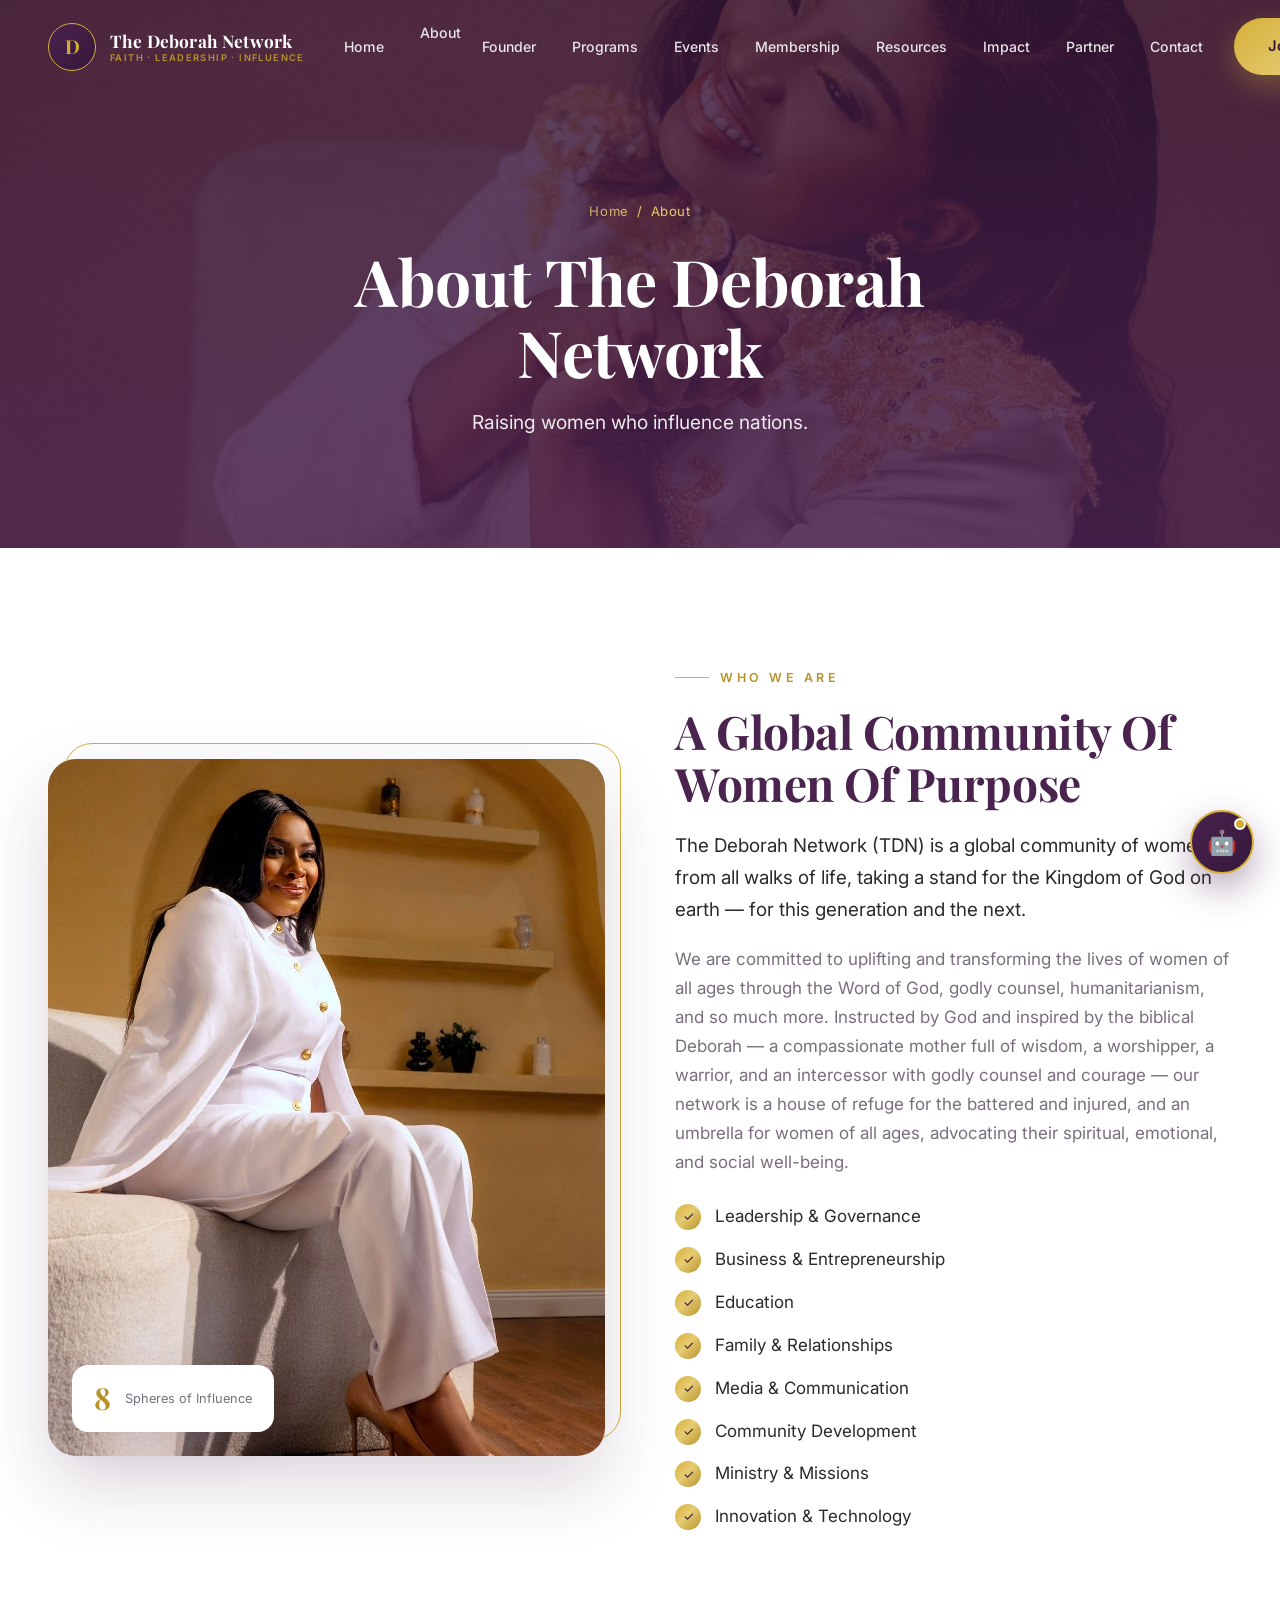
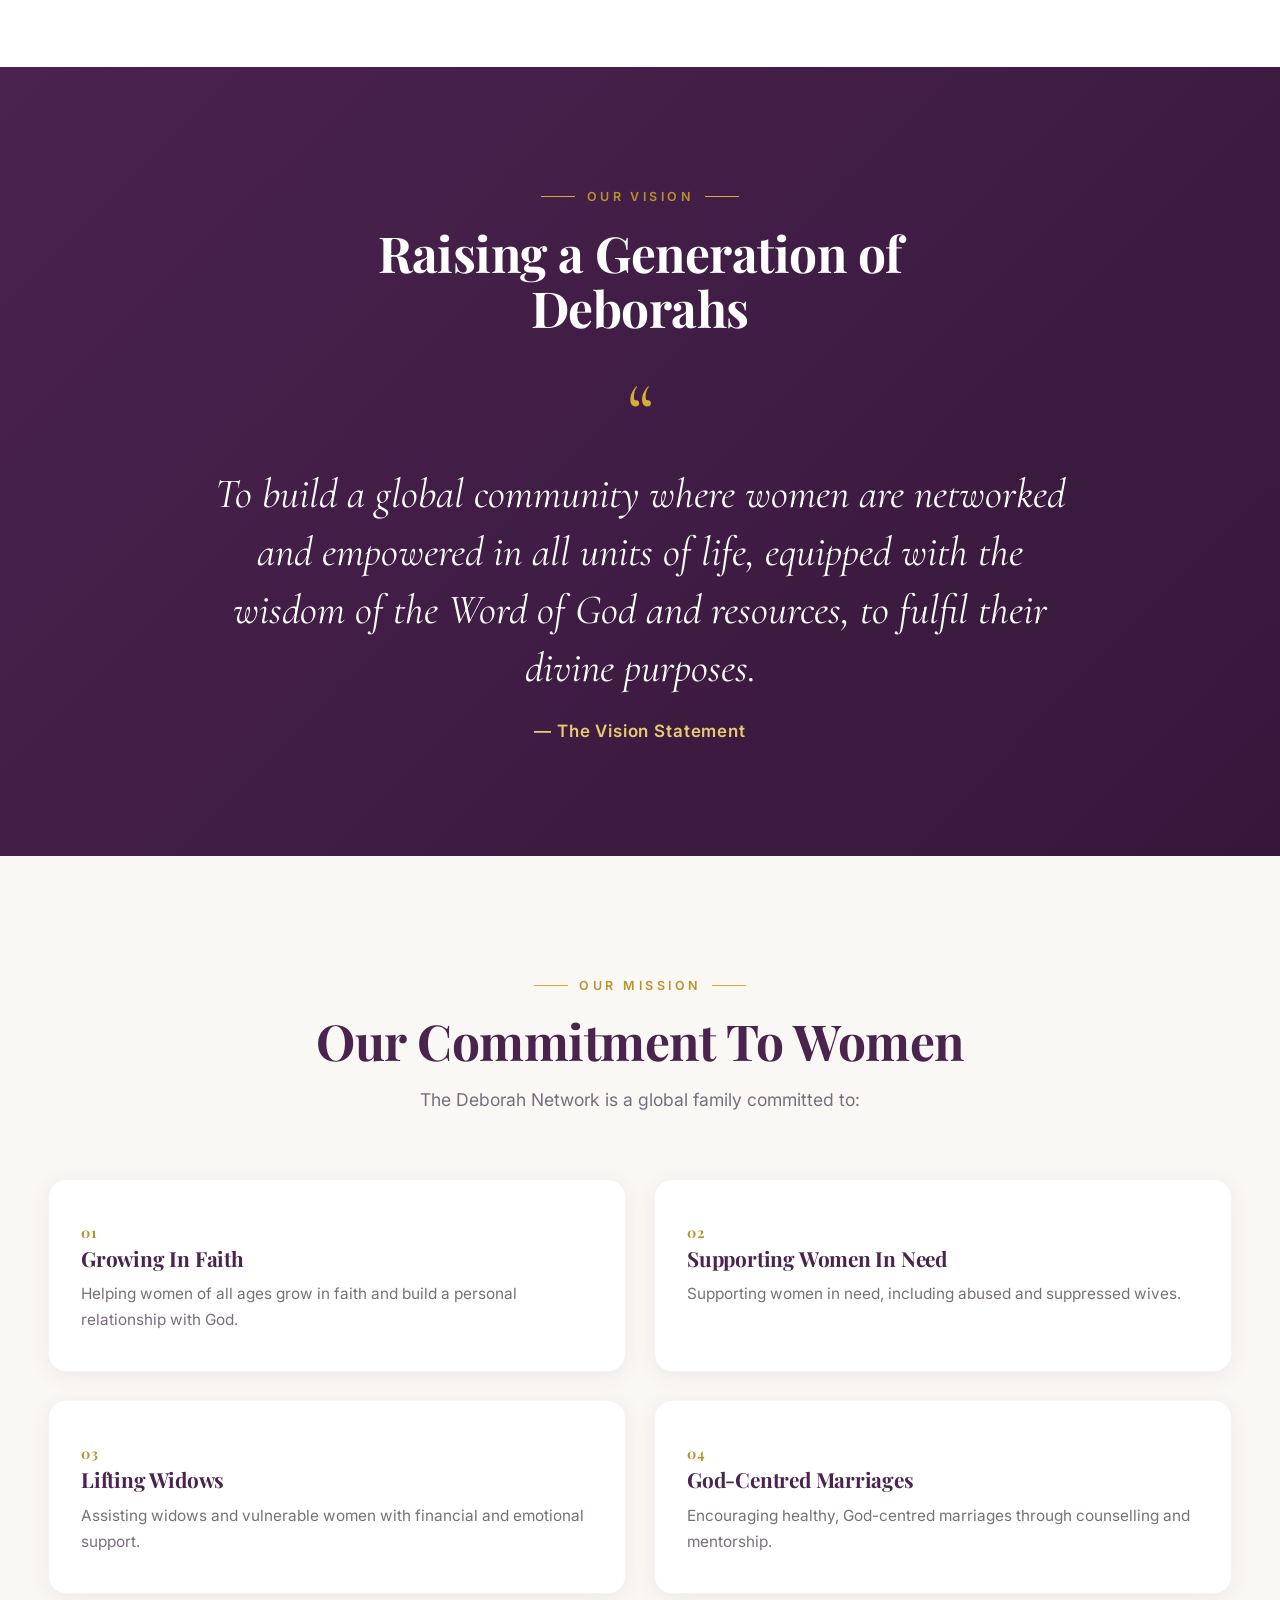
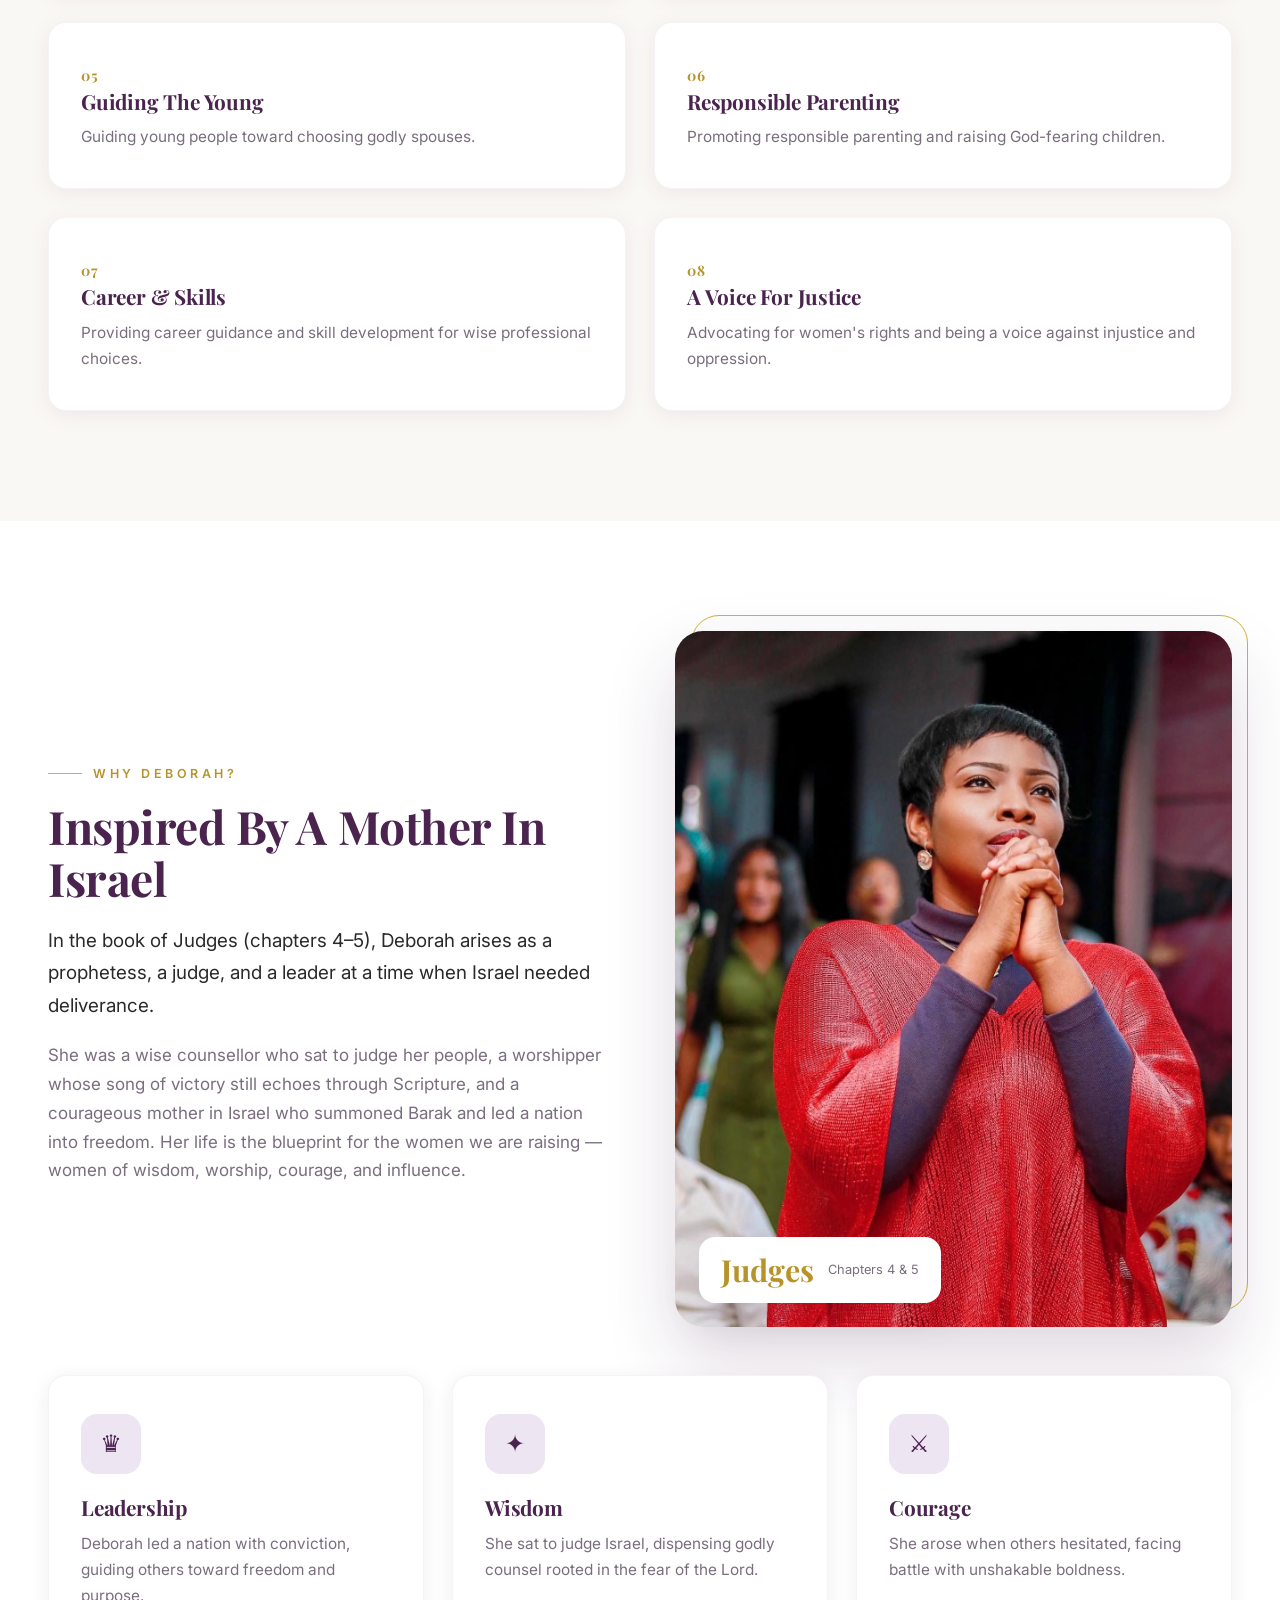
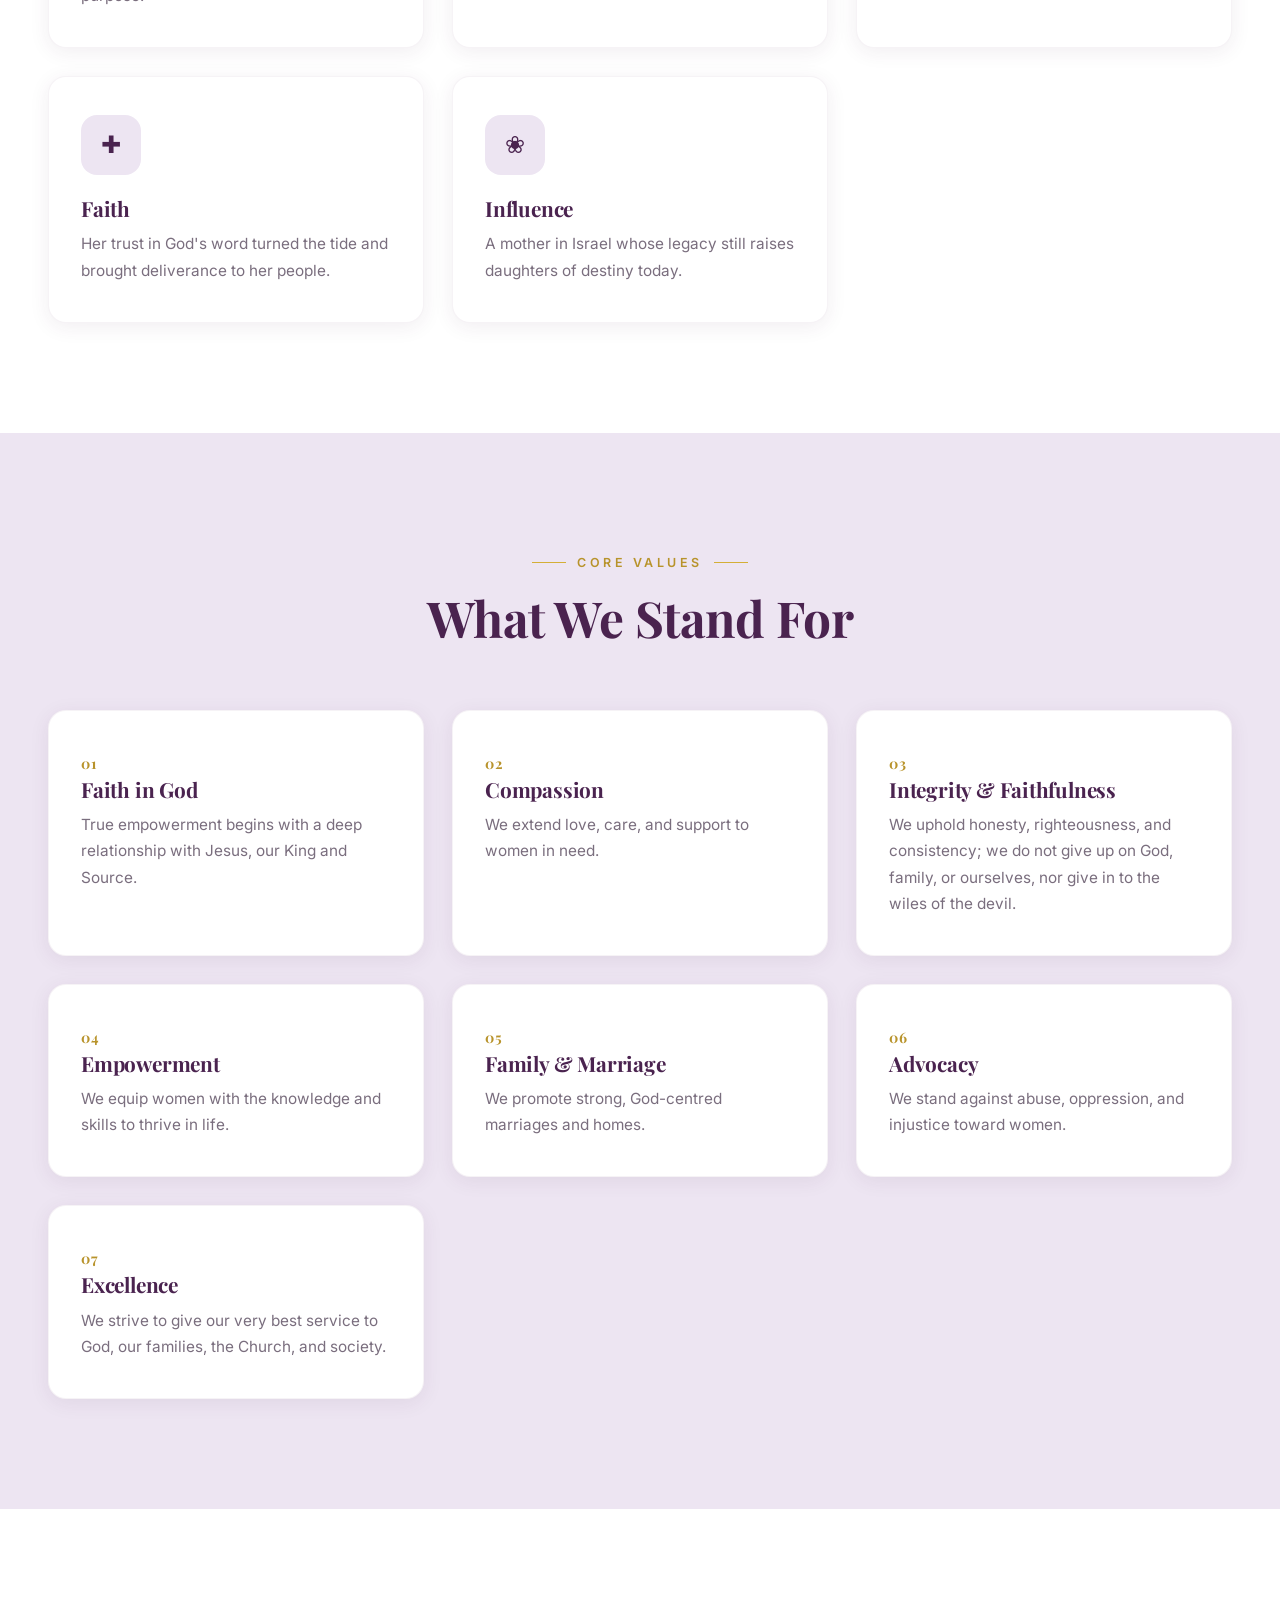
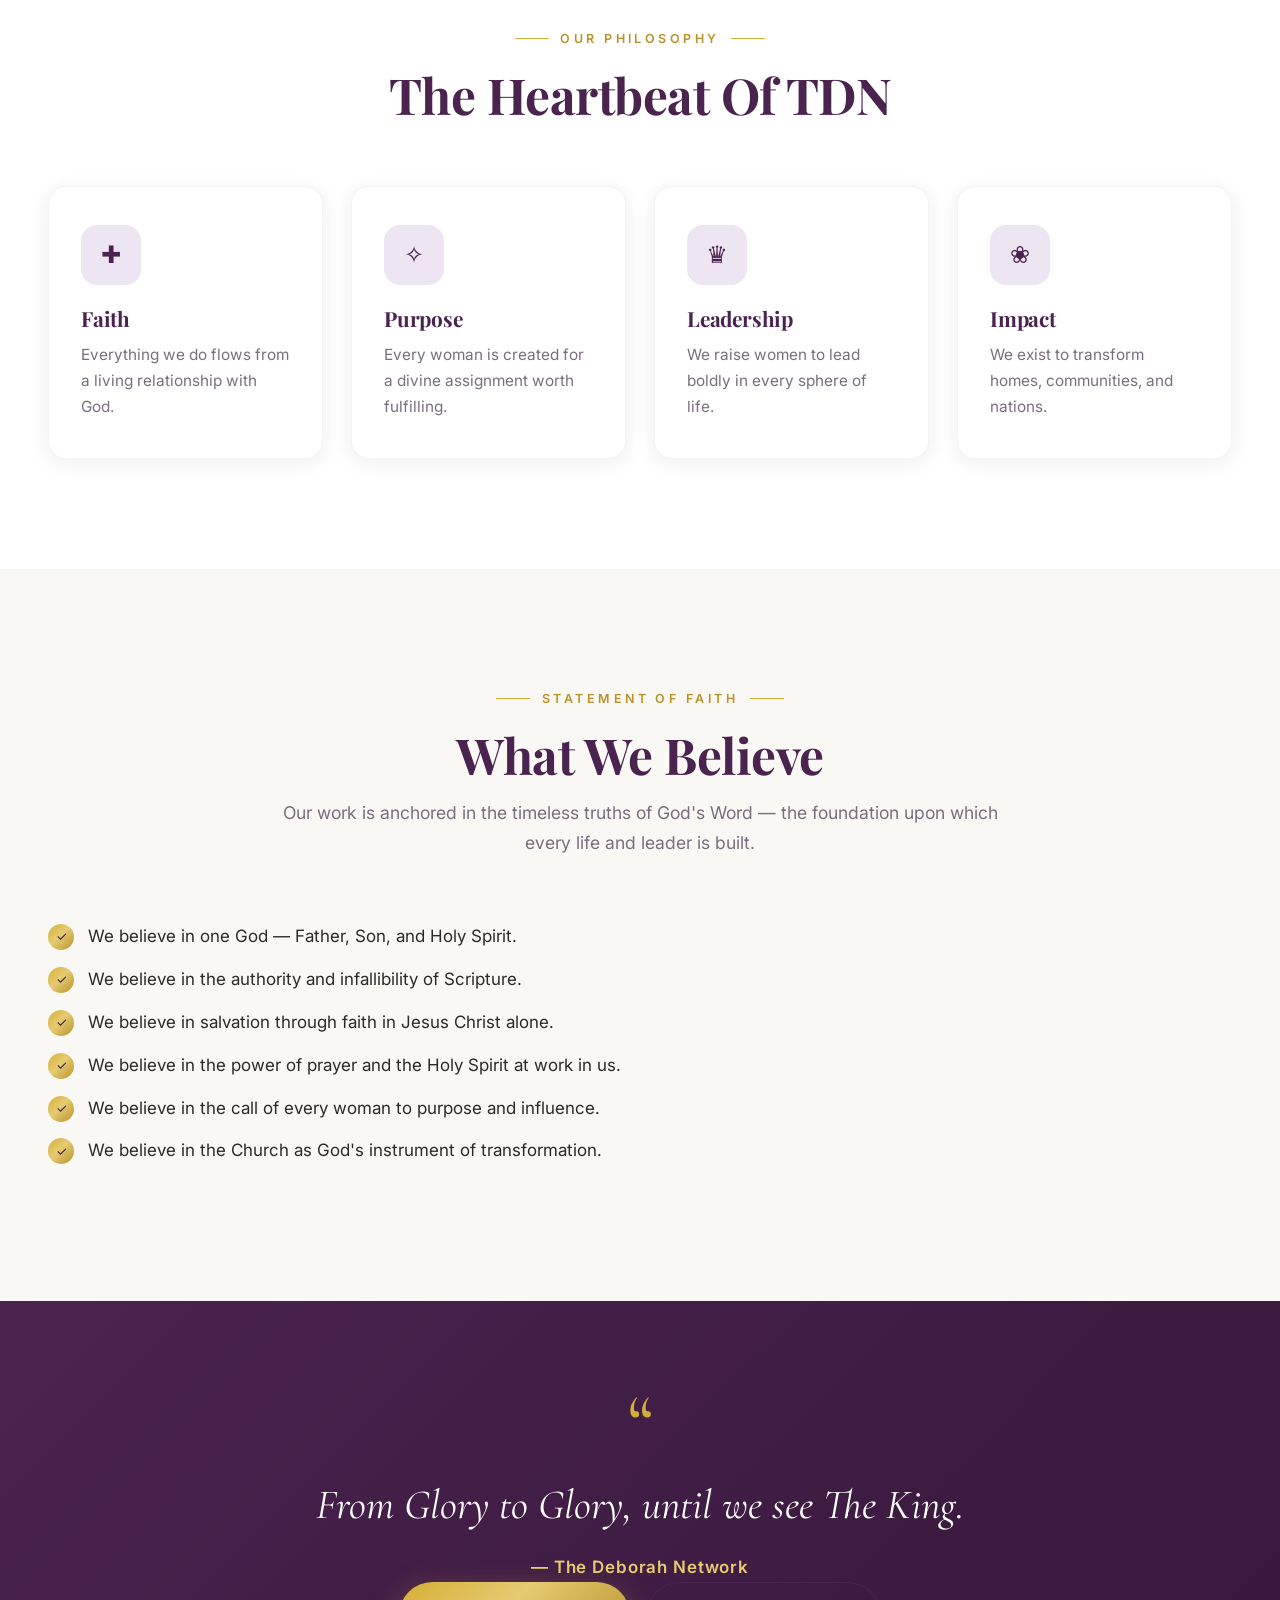
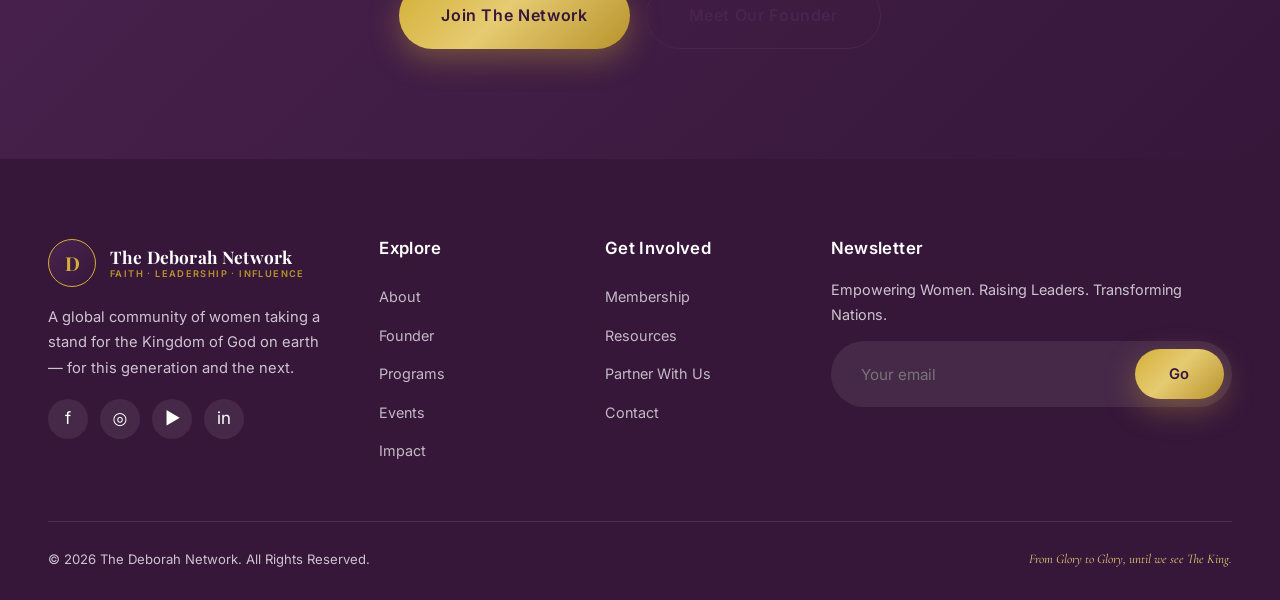
==== about.html @ 5f4958ec "Initial commit: The Deborah Network website Premium multi-page static site for The Deborah Network —" ====
<!DOCTYPE html>
<html lang="en">
<head>
<meta charset="UTF-8" />
<meta name="viewport" content="width=device-width, initial-scale=1.0" />
<title>About — The Deborah Network</title>
<meta name="description" content="The Deborah Network is a global community of women taking a stand for the Kingdom of God — raising women who influence nations through faith, mentorship, and leadership." />
<link rel="preconnect" href="https://fonts.googleapis.com" />
<link rel="preconnect" href="https://fonts.gstatic.com" crossorigin />
<link href="https://fonts.googleapis.com/css2?family=Playfair+Display:ital,wght@0,500;0,600;0,700;0,800;1,500;1,600&family=Cormorant+Garamond:ital,wght@0,500;0,600;1,500;1,600&family=Inter:wght@400;500;600;700&display=swap" rel="stylesheet" />
<link rel="stylesheet" href="assets/css/styles.css" />
</head>
<body>

<!-- ============ HEADER ============ -->
<header class="header on-dark">
  <div class="container header__inner">
    <a class="brand" href="index.html">
      <span class="brand__mark">D</span>
      <span class="brand__text">
        <span class="brand__name">The Deborah Network</span>
        <span class="brand__tag">Faith · Leadership · Influence</span>
      </span>
    </a>
    <nav class="nav" aria-label="Primary">
      <a class="nav__link" href="index.html">Home</a>
      <div class="has-dropdown">
        <a class="nav__link active" href="about.html">About</a>
        <div class="dropdown">
          <a href="about.html">About TDN</a>
          <a href="about.html#vision">Our Vision</a>
          <a href="about.html#mission">Our Mission</a>
          <a href="about.html#values">Core Values</a>
          <a href="about.html#faith">Statement of Faith</a>
        </div>
      </div>
      <a class="nav__link" href="founder.html">Founder</a>
      <a class="nav__link" href="programs.html">Programs</a>
      <a class="nav__link" href="events.html">Events</a>
      <a class="nav__link" href="membership.html">Membership</a>
      <a class="nav__link" href="resources.html">Resources</a>
      <a class="nav__link" href="impact.html">Impact</a>
      <a class="nav__link" href="partner.html">Partner</a>
      <a class="nav__link" href="contact.html">Contact</a>
      <a class="btn btn--gold nav__cta" href="membership.html">Join The Network</a>
    </nav>
    <button class="nav__toggle" aria-label="Menu"><span></span><span></span><span></span></button>
  </div>
</header>

<!-- ============ PAGE HERO ============ -->
<section class="page-hero">
  <div class="page-hero__bg"><img src="assets/images/IMG_7070.jpg" alt="Pastor Dr. Alexandra Louisa in white and gold attire" /></div>
  <div class="container"><div class="page-hero__inner">
    <div class="breadcrumb"><a href="index.html">Home</a> / <span>About</span></div>
    <h1>About The Deborah Network</h1>
    <p>Raising women who influence nations.</p>
  </div></div>
</section>

<!-- ============ 1. WHO WE ARE ============ -->
<section class="section section--white">
  <div class="container">
    <div class="split">
      <div class="split__media tall reveal">
        <div class="media-frame"><img src="assets/images/IMG_7104.jpg" alt="Pastor Dr. Alexandra Louisa in a white suit with gold buttons" /></div>
        <div class="media-badge"><span class="big">8</span><span class="small">Spheres of Influence</span></div>
      </div>
      <div class="split__body reveal" data-d="1">
        <span class="eyebrow">Who We Are</span>
        <h2>A Global Community Of Women Of Purpose</h2>
        <p class="intro">The Deborah Network (TDN) is a global community of women from all walks of life, taking a stand for the Kingdom of God on earth — for this generation and the next.</p>
        <p>We are committed to uplifting and transforming the lives of women of all ages through the Word of God, godly counsel, humanitarianism, and so much more. Instructed by God and inspired by the biblical Deborah — a compassionate mother full of wisdom, a worshipper, a warrior, and an intercessor with godly counsel and courage — our network is a house of refuge for the battered and injured, and an umbrella for women of all ages, advocating their spiritual, emotional, and social well-being.</p>
        <ul class="ticklist gold">
          <li><span class="tk">✓</span> Leadership &amp; Governance</li>
          <li><span class="tk">✓</span> Business &amp; Entrepreneurship</li>
          <li><span class="tk">✓</span> Education</li>
          <li><span class="tk">✓</span> Family &amp; Relationships</li>
          <li><span class="tk">✓</span> Media &amp; Communication</li>
          <li><span class="tk">✓</span> Community Development</li>
          <li><span class="tk">✓</span> Ministry &amp; Missions</li>
          <li><span class="tk">✓</span> Innovation &amp; Technology</li>
        </ul>
      </div>
    </div>
  </div>
</section>

<!-- ============ 2. OUR VISION ============ -->
<section class="section section--plum" id="vision">
  <div class="container">
    <div class="section-head center reveal">
      <span class="eyebrow center">Our Vision</span>
      <h2>Raising a Generation of Deborahs</h2>
    </div>
    <div class="quote-band reveal" data-d="1">
      <span class="qmark">“</span>
      <blockquote>To build a global community where women are networked and empowered in all units of life, equipped with the wisdom of the Word of God and resources, to fulfil their divine purposes.</blockquote>
      <cite>— The Vision Statement</cite>
    </div>
  </div>
</section>

<!-- ============ 3. OUR MISSION ============ -->
<section class="section section--ivory" id="mission">
  <div class="container">
    <div class="section-head center reveal">
      <span class="eyebrow center">Our Mission</span>
      <h2>Our Commitment To Women</h2>
      <p class="lead">The Deborah Network is a global family committed to:</p>
    </div>
    <div class="cards col-2">
      <div class="card reveal"><span class="card__num">01</span><h3>Growing In Faith</h3><p>Helping women of all ages grow in faith and build a personal relationship with God.</p></div>
      <div class="card reveal" data-d="1"><span class="card__num">02</span><h3>Supporting Women In Need</h3><p>Supporting women in need, including abused and suppressed wives.</p></div>
      <div class="card reveal" data-d="2"><span class="card__num">03</span><h3>Lifting Widows</h3><p>Assisting widows and vulnerable women with financial and emotional support.</p></div>
      <div class="card reveal" data-d="3"><span class="card__num">04</span><h3>God-Centred Marriages</h3><p>Encouraging healthy, God-centred marriages through counselling and mentorship.</p></div>
      <div class="card reveal"><span class="card__num">05</span><h3>Guiding The Young</h3><p>Guiding young people toward choosing godly spouses.</p></div>
      <div class="card reveal" data-d="1"><span class="card__num">06</span><h3>Responsible Parenting</h3><p>Promoting responsible parenting and raising God-fearing children.</p></div>
      <div class="card reveal" data-d="2"><span class="card__num">07</span><h3>Career &amp; Skills</h3><p>Providing career guidance and skill development for wise professional choices.</p></div>
      <div class="card reveal" data-d="3"><span class="card__num">08</span><h3>A Voice For Justice</h3><p>Advocating for women's rights and being a voice against injustice and oppression.</p></div>
    </div>
  </div>
</section>

<!-- ============ 4. WHY DEBORAH ============ -->
<section class="section section--white">
  <div class="container">
    <div class="split split--reverse">
      <div class="split__media tall reveal">
        <div class="media-frame"><img src="assets/images/IMG_7083.jpg" alt="Women in worship and prayer at a Deborah Network conference" /></div>
        <div class="media-badge"><span class="big">Judges</span><span class="small">Chapters 4 &amp; 5</span></div>
      </div>
      <div class="split__body reveal" data-d="1">
        <span class="eyebrow">Why Deborah?</span>
        <h2>Inspired By A Mother In Israel</h2>
        <p class="intro">In the book of Judges (chapters 4–5), Deborah arises as a prophetess, a judge, and a leader at a time when Israel needed deliverance.</p>
        <p>She was a wise counsellor who sat to judge her people, a worshipper whose song of victory still echoes through Scripture, and a courageous mother in Israel who summoned Barak and led a nation into freedom. Her life is the blueprint for the women we are raising — women of wisdom, worship, courage, and influence.</p>
      </div>
    </div>
    <div class="cards col-3" style="margin-top:48px;">
      <div class="card reveal"><span class="card__icon">♛</span><h3>Leadership</h3><p>Deborah led a nation with conviction, guiding others toward freedom and purpose.</p></div>
      <div class="card reveal" data-d="1"><span class="card__icon">✦</span><h3>Wisdom</h3><p>She sat to judge Israel, dispensing godly counsel rooted in the fear of the Lord.</p></div>
      <div class="card reveal" data-d="2"><span class="card__icon">⚔</span><h3>Courage</h3><p>She arose when others hesitated, facing battle with unshakable boldness.</p></div>
      <div class="card reveal" data-d="3"><span class="card__icon">✚</span><h3>Faith</h3><p>Her trust in God's word turned the tide and brought deliverance to her people.</p></div>
      <div class="card reveal"><span class="card__icon">❀</span><h3>Influence</h3><p>A mother in Israel whose legacy still raises daughters of destiny today.</p></div>
    </div>
  </div>
</section>

<!-- ============ 5. CORE VALUES ============ -->
<section class="section section--lavender" id="values">
  <div class="container">
    <div class="section-head center reveal">
      <span class="eyebrow center">Core Values</span>
      <h2>What We Stand For</h2>
    </div>
    <div class="cards col-3">
      <div class="card reveal"><span class="card__num">01</span><h3>Faith in God</h3><p>True empowerment begins with a deep relationship with Jesus, our King and Source.</p></div>
      <div class="card reveal" data-d="1"><span class="card__num">02</span><h3>Compassion</h3><p>We extend love, care, and support to women in need.</p></div>
      <div class="card reveal" data-d="2"><span class="card__num">03</span><h3>Integrity &amp; Faithfulness</h3><p>We uphold honesty, righteousness, and consistency; we do not give up on God, family, or ourselves, nor give in to the wiles of the devil.</p></div>
      <div class="card reveal"><span class="card__num">04</span><h3>Empowerment</h3><p>We equip women with the knowledge and skills to thrive in life.</p></div>
      <div class="card reveal" data-d="1"><span class="card__num">05</span><h3>Family &amp; Marriage</h3><p>We promote strong, God-centred marriages and homes.</p></div>
      <div class="card reveal" data-d="2"><span class="card__num">06</span><h3>Advocacy</h3><p>We stand against abuse, oppression, and injustice toward women.</p></div>
      <div class="card reveal" data-d="3"><span class="card__num">07</span><h3>Excellence</h3><p>We strive to give our very best service to God, our families, the Church, and society.</p></div>
    </div>
  </div>
</section>

<!-- ============ 6. OUR PHILOSOPHY ============ -->
<section class="section section--white">
  <div class="container">
    <div class="section-head center reveal">
      <span class="eyebrow center">Our Philosophy</span>
      <h2>The Heartbeat Of TDN</h2>
    </div>
    <div class="cards col-4">
      <div class="card reveal"><span class="card__icon">✚</span><h3>Faith</h3><p>Everything we do flows from a living relationship with God.</p></div>
      <div class="card reveal" data-d="1"><span class="card__icon">✧</span><h3>Purpose</h3><p>Every woman is created for a divine assignment worth fulfilling.</p></div>
      <div class="card reveal" data-d="2"><span class="card__icon">♛</span><h3>Leadership</h3><p>We raise women to lead boldly in every sphere of life.</p></div>
      <div class="card reveal" data-d="3"><span class="card__icon">❀</span><h3>Impact</h3><p>We exist to transform homes, communities, and nations.</p></div>
    </div>
  </div>
</section>

<!-- ============ 7. STATEMENT OF FAITH ============ -->
<section class="section section--ivory" id="faith">
  <div class="container">
    <div class="section-head center reveal">
      <span class="eyebrow center">Statement of Faith</span>
      <h2>What We Believe</h2>
      <p class="lead">Our work is anchored in the timeless truths of God's Word — the foundation upon which every life and leader is built.</p>
    </div>
    <div class="center reveal" data-d="1">
      <ul class="ticklist gold">
        <li><span class="tk">✓</span> We believe in one God — Father, Son, and Holy Spirit.</li>
        <li><span class="tk">✓</span> We believe in the authority and infallibility of Scripture.</li>
        <li><span class="tk">✓</span> We believe in salvation through faith in Jesus Christ alone.</li>
        <li><span class="tk">✓</span> We believe in the power of prayer and the Holy Spirit at work in us.</li>
        <li><span class="tk">✓</span> We believe in the call of every woman to purpose and influence.</li>
        <li><span class="tk">✓</span> We believe in the Church as God's instrument of transformation.</li>
      </ul>
    </div>
  </div>
</section>

<!-- ============ 8. CLOSING MOTTO ============ -->
<section class="section section--plum">
  <div class="container">
    <div class="quote-band reveal">
      <span class="qmark">“</span>
      <blockquote>From Glory to Glory, until we see The King.</blockquote>
      <cite>— The Deborah Network</cite>
    </div>
    <div class="btn-row center reveal" data-d="1">
      <a class="btn btn--gold btn--lg" href="membership.html">Join The Network</a>
      <a class="btn btn--outline btn--lg" href="founder.html">Meet Our Founder</a>
    </div>
  </div>
</section>

<!-- ============ FOOTER ============ -->
<footer class="footer">
  <div class="container">
    <div class="footer__top">
      <div class="footer__about">
        <a class="brand" href="index.html"><span class="brand__mark">D</span><span class="brand__text"><span class="brand__name">The Deborah Network</span><span class="brand__tag">Faith · Leadership · Influence</span></span></a>
        <p>A global community of women taking a stand for the Kingdom of God on earth — for this generation and the next.</p>
        <div class="footer__social"><a href="#" aria-label="Facebook">f</a><a href="#" aria-label="Instagram">◎</a><a href="#" aria-label="YouTube">▶</a><a href="#" aria-label="LinkedIn">in</a></div>
      </div>
      <div><h4>Explore</h4><div class="footer__links"><a href="about.html">About</a><a href="founder.html">Founder</a><a href="programs.html">Programs</a><a href="events.html">Events</a><a href="impact.html">Impact</a></div></div>
      <div><h4>Get Involved</h4><div class="footer__links"><a href="membership.html">Membership</a><a href="resources.html">Resources</a><a href="partner.html">Partner With Us</a><a href="contact.html">Contact</a></div></div>
      <div>
        <h4>Newsletter</h4>
        <p style="font-size:0.9rem;margin-bottom:14px;">Empowering Women. Raising Leaders. Transforming Nations.</p>
        <form class="subscribe" data-demo="Subscribed! 💛" style="box-shadow:none;background:rgba(255,255,255,0.08);">
          <input type="email" placeholder="Your email" required aria-label="Email" style="color:#fff;" />
          <button class="btn btn--gold" type="submit">Go</button>
        </form>
      </div>
    </div>
    <div class="footer__bottom">
      <p>© <span data-year>2026</span> The Deborah Network. All Rights Reserved.</p>
      <p class="footer__motto">From Glory to Glory, until we see The King.</p>
    </div>
  </div>
</footer>
<button class="ai-fab" aria-label="Open Deborah AI Mentor">🤖<span class="ping"></span></button>
<div class="ai-panel" aria-label="Deborah AI Mentor">
  <div class="ai-panel__head">
    <span class="av">D</span>
    <div style="flex:1"><h4>Deborah AI Mentor</h4><p><span class="status" style="display:inline-block;margin-right:5px;"></span>Online · Here to help</p></div>
    <button data-ai-close aria-label="Close" style="color:#fff;font-size:1.3rem;">×</button>
  </div>
  <div class="ai-body"><div class="ai-msg bot">Hello, beautiful! I'm Deborah AI 🌿 — your companion for leadership, faith, and purpose. Ask me anything, or tap a suggestion below.</div></div>
  <div class="ai-suggest"><button>Leadership advice</button><button>Career guidance</button><button>Bible study</button><button>Upcoming events</button></div>
  <div class="ai-input"><input type="text" placeholder="Type your message…" aria-label="Message" /><button aria-label="Send">➤</button></div>
</div>
<script src="assets/js/main.js"></script>
</body>
</html>
---- assets/css/styles.css ----
/* =====================================================================
   THE DEBORAH NETWORK — Design System
   Modern · Elegant · Feminine · Premium · Kingdom-Focused
   ===================================================================== */

:root {
  /* Color palette */
  --plum: #4A234F;
  --plum-deep: #36173A;
  --plum-soft: #6B3A70;
  --gold: #D4AF37;
  --gold-soft: #E6CB72;
  --gold-deep: #B8932B;
  --ivory: #FAF8F5;
  --white: #FFFFFF;
  --charcoal: #2A2A2A;
  --lavender: #EDE5F2;
  --lavender-deep: #DCCBE6;
  --muted: #7A6E7E;

  /* Typography */
  --font-display: "Cormorant Garamond", "Playfair Display", Georgia, serif;
  --font-head: "Playfair Display", Georgia, serif;
  --font-body: "Inter", "Poppins", -apple-system, system-ui, sans-serif;

  /* Effects */
  --gold-gradient: linear-gradient(135deg, #D4AF37 0%, #E6CB72 45%, #B8932B 100%);
  --plum-gradient: linear-gradient(135deg, #4A234F 0%, #36173A 100%);
  --shadow-sm: 0 4px 20px rgba(74, 35, 79, 0.08);
  --shadow-md: 0 14px 40px rgba(74, 35, 79, 0.12);
  --shadow-lg: 0 30px 70px rgba(74, 35, 79, 0.18);
  --radius: 18px;
  --radius-lg: 28px;
  --ease: cubic-bezier(0.22, 1, 0.36, 1);
  --container: 1240px;
}

/* ---------- Reset ---------- */
*, *::before, *::after { box-sizing: border-box; margin: 0; padding: 0; }
html { scroll-behavior: smooth; -webkit-text-size-adjust: 100%; }
body {
  font-family: var(--font-body);
  color: var(--charcoal);
  background: var(--ivory);
  line-height: 1.7;
  font-size: 17px;
  overflow-x: hidden;
  -webkit-font-smoothing: antialiased;
}
img { max-width: 100%; display: block; }
a { text-decoration: none; color: inherit; }
ul { list-style: none; }
button { font-family: inherit; cursor: pointer; border: none; background: none; }

/* ---------- Typography ---------- */
h1, h2, h3, h4 { font-family: var(--font-head); font-weight: 700; line-height: 1.12; color: var(--plum); letter-spacing: -0.01em; }
.eyebrow {
  font-family: var(--font-body);
  font-size: 0.78rem;
  font-weight: 600;
  letter-spacing: 0.28em;
  text-transform: uppercase;
  color: var(--gold-deep);
  display: inline-flex;
  align-items: center;
  gap: 0.7rem;
  margin-bottom: 1.1rem;
}
.eyebrow::before { content: ""; width: 34px; height: 1px; background: var(--gold); display: inline-block; }
.eyebrow.center::after { content: ""; width: 34px; height: 1px; background: var(--gold); display: inline-block; }
.eyebrow.center { justify-content: center; }
.script {
  font-family: var(--font-display);
  font-style: italic;
  font-weight: 500;
  color: var(--gold-deep);
}
.lead { font-size: 1.15rem; color: var(--muted); }

/* ---------- Layout helpers ---------- */
.container { width: 100%; max-width: var(--container); margin: 0 auto; padding: 0 28px; }
.section { padding: 110px 0; position: relative; }
.section--tight { padding: 80px 0; }
.section--plum { background: var(--plum-gradient); color: #fff; }
.section--plum h1, .section--plum h2, .section--plum h3 { color: #fff; }
.section--ivory { background: var(--ivory); }
.section--lavender { background: var(--lavender); }
.section--white { background: var(--white); }
.center { text-align: center; }
.section-head { max-width: 720px; margin: 0 auto 64px; }
.section-head.left { margin-left: 0; }
.section-head h2 { font-size: clamp(2rem, 4vw, 3.1rem); margin-bottom: 1rem; }
.section-head p { color: var(--muted); font-size: 1.1rem; }
.grid { display: grid; gap: 30px; }
.text-gold { color: var(--gold-deep); }

/* ---------- Buttons ---------- */
.btn {
  display: inline-flex; align-items: center; justify-content: center; gap: 0.6rem;
  padding: 16px 34px;
  font-size: 0.92rem; font-weight: 600; letter-spacing: 0.04em;
  border-radius: 50px; transition: all 0.4s var(--ease);
  position: relative; white-space: nowrap;
}
.btn--gold { background: var(--gold-gradient); color: var(--plum-deep); box-shadow: 0 10px 30px rgba(212, 175, 55, 0.35); }
.btn--gold:hover { transform: translateY(-3px); box-shadow: 0 16px 40px rgba(212, 175, 55, 0.45); }
.btn--plum { background: var(--plum); color: #fff; }
.btn--plum:hover { background: var(--plum-deep); transform: translateY(-3px); box-shadow: var(--shadow-md); }
.btn--outline { border: 1.5px solid currentColor; color: var(--plum); }
.btn--outline:hover { background: var(--plum); color: #fff; border-color: var(--plum); transform: translateY(-3px); }
.btn--ghost-light { border: 1.5px solid rgba(255,255,255,0.5); color: #fff; }
.btn--ghost-light:hover { background: #fff; color: var(--plum); transform: translateY(-3px); }
.btn--lg { padding: 19px 42px; font-size: 1rem; }
.btn-row { display: flex; flex-wrap: wrap; gap: 16px; }
.btn-row.center { justify-content: center; }

.link-arrow { display: inline-flex; align-items: center; gap: 0.5rem; color: var(--gold-deep); font-weight: 600; font-size: 0.92rem; letter-spacing: 0.02em; transition: gap 0.3s var(--ease); }
.link-arrow:hover { gap: 0.9rem; }
.link-arrow::after { content: "→"; transition: transform 0.3s var(--ease); }

/* ---------- Header / Nav ---------- */
.header {
  position: fixed; top: 0; left: 0; width: 100%; z-index: 1000;
  transition: all 0.4s var(--ease);
  padding: 18px 0;
}
.header__inner { display: flex; align-items: center; justify-content: space-between; gap: 24px; }
.header.scrolled { background: rgba(250, 248, 245, 0.92); backdrop-filter: blur(14px); box-shadow: 0 6px 30px rgba(74,35,79,0.08); padding: 12px 0; }
.brand { display: inline-flex; align-items: center; gap: 14px; }
.brand__mark {
  width: 48px; height: 48px; border-radius: 50%;
  background: var(--plum-gradient); color: var(--gold);
  display: grid; place-items: center;
  font-family: var(--font-head); font-weight: 700; font-size: 1.2rem; line-height: 1;
  border: 1.5px solid var(--gold);
  flex-shrink: 0;
}
.brand__text { display: flex; flex-direction: column; justify-content: center; gap: 3px; }
.brand__name { font-family: var(--font-head); font-weight: 700; font-size: 1.08rem; line-height: 1.05; color: var(--plum); letter-spacing: 0.01em; white-space: nowrap; }
.brand__tag { font-size: 0.58rem; line-height: 1; letter-spacing: 0.15em; text-transform: uppercase; color: var(--gold-deep); font-weight: 600; white-space: nowrap; }
.header.on-dark:not(.scrolled) .brand__name { color: #fff; }
.header.on-dark:not(.scrolled) .nav__link { color: rgba(255,255,255,0.88); }
.header.on-dark:not(.scrolled) .nav__toggle span { background: #fff; }

.nav { display: flex; align-items: center; gap: 6px; }
.nav__link {
  padding: 9px 15px; font-size: 0.88rem; font-weight: 500; color: var(--charcoal);
  border-radius: 40px; transition: all 0.3s var(--ease); position: relative;
}
.nav__link:hover, .nav__link.active { color: var(--plum); }
.nav__link.active::after { content: ""; position: absolute; left: 15px; right: 15px; bottom: 2px; height: 2px; background: var(--gold); border-radius: 2px; }
.nav__cta { margin-left: 10px; }

.nav__toggle { display: none; width: 30px; height: 22px; position: relative; }
.nav__toggle span { position: absolute; left: 0; width: 100%; height: 2px; background: var(--plum); border-radius: 2px; transition: all 0.3s var(--ease); }
.nav__toggle span:nth-child(1) { top: 0; }
.nav__toggle span:nth-child(2) { top: 10px; }
.nav__toggle span:nth-child(3) { top: 20px; }
body.menu-open .nav__toggle span:nth-child(1) { top: 10px; transform: rotate(45deg); }
body.menu-open .nav__toggle span:nth-child(2) { opacity: 0; }
body.menu-open .nav__toggle span:nth-child(3) { top: 10px; transform: rotate(-45deg); }

/* ---------- Dropdown ---------- */
.has-dropdown { position: relative; }
.dropdown {
  position: absolute; top: calc(100% + 12px); left: 50%; transform: translateX(-50%) translateY(10px);
  background: #fff; border-radius: 16px; box-shadow: var(--shadow-md);
  padding: 12px; min-width: 230px; opacity: 0; visibility: hidden; transition: all 0.3s var(--ease);
  border: 1px solid var(--lavender);
}
.has-dropdown:hover .dropdown { opacity: 1; visibility: visible; transform: translateX(-50%) translateY(0); }
.dropdown a { display: block; padding: 10px 16px; font-size: 0.86rem; border-radius: 10px; color: var(--charcoal); transition: all 0.2s; }
.dropdown a:hover { background: var(--lavender); color: var(--plum); }

/* ---------- Hero ---------- */
.hero { position: relative; min-height: 100vh; display: flex; align-items: center; color: #fff; overflow: hidden; }
.hero__bg { position: absolute; inset: 0; z-index: 0; }
.hero__bg img { width: 100%; height: 100%; object-fit: cover; object-position: center 25%; }
.hero__overlay { position: absolute; inset: 0; z-index: 1;
  background: linear-gradient(120deg, rgba(54,23,58,0.92) 0%, rgba(74,35,79,0.78) 45%, rgba(74,35,79,0.35) 100%);
}
.hero__content { position: relative; z-index: 3; padding: 140px 0 100px; max-width: 760px; }
.hero__badge {
  display: inline-flex; align-items: center; gap: 0.6rem;
  padding: 8px 18px; border-radius: 40px;
  background: rgba(212,175,55,0.16); border: 1px solid rgba(212,175,55,0.5);
  color: var(--gold-soft); font-size: 0.74rem; font-weight: 600; letter-spacing: 0.18em; text-transform: uppercase;
  margin-bottom: 1.8rem;
}
.hero__badge .dot { width: 7px; height: 7px; border-radius: 50%; background: var(--gold); box-shadow: 0 0 0 0 rgba(212,175,55,0.7); animation: pulse 2.4s infinite; }
.hero h1 { color: #fff; font-size: clamp(2.6rem, 6vw, 4.6rem); margin-bottom: 1.4rem; }
.hero h1 em { font-family: var(--font-display); font-style: italic; color: var(--gold-soft); font-weight: 600; }
.hero__sub { font-size: clamp(1.05rem, 2vw, 1.3rem); color: rgba(255,255,255,0.9); max-width: 600px; margin-bottom: 2.4rem; }
.hero__scroll {
  position: absolute; bottom: 34px; left: 50%; transform: translateX(-50%); z-index: 4;
  display: flex; flex-direction: column; align-items: center; gap: 8px;
  color: rgba(255,255,255,0.75); font-size: 0.68rem; letter-spacing: 0.2em; text-transform: uppercase;
}
.hero__scroll .mouse { width: 24px; height: 38px; border: 1.5px solid rgba(255,255,255,0.6); border-radius: 14px; position: relative; }
.hero__scroll .mouse::after { content: ""; position: absolute; top: 7px; left: 50%; transform: translateX(-50%); width: 4px; height: 7px; border-radius: 3px; background: var(--gold); animation: scrolldot 1.8s infinite; }
@keyframes scrolldot { 0% { opacity: 0; transform: translate(-50%, 0); } 40% { opacity: 1; } 80% { opacity: 0; transform: translate(-50%, 12px); } 100% { opacity: 0; } }
@keyframes pulse { 0% { box-shadow: 0 0 0 0 rgba(212,175,55,0.6); } 70% { box-shadow: 0 0 0 10px rgba(212,175,55,0); } 100% { box-shadow: 0 0 0 0 rgba(212,175,55,0); } }

/* page hero (interior) */
.page-hero { position: relative; padding: 200px 0 110px; color: #fff; overflow: hidden; text-align: center; }
.page-hero__bg { position: absolute; inset: 0; z-index: 0; }
.page-hero__bg img { width: 100%; height: 100%; object-fit: cover; object-position: center 30%; }
.page-hero::after { content: ""; position: absolute; inset: 0; z-index: 1; background: linear-gradient(180deg, rgba(54,23,58,0.82), rgba(74,35,79,0.88)); }
.page-hero__inner { position: relative; z-index: 2; max-width: 800px; margin: 0 auto; }
.page-hero h1 { color: #fff; font-size: clamp(2.4rem, 5.5vw, 4rem); margin-bottom: 1.1rem; }
.page-hero p { color: rgba(255,255,255,0.9); font-size: 1.2rem; max-width: 620px; margin: 0 auto; }
.breadcrumb { display: flex; justify-content: center; gap: 0.5rem; font-size: 0.82rem; color: var(--gold-soft); margin-bottom: 1.4rem; letter-spacing: 0.05em; }
.breadcrumb a { opacity: 0.85; } .breadcrumb a:hover { opacity: 1; }

/* ---------- Stats / counters ---------- */
.stats { display: grid; grid-template-columns: repeat(4, 1fr); gap: 30px; }
.stat { text-align: center; padding: 20px; }
.stat__num { font-family: var(--font-head); font-weight: 700; font-size: clamp(2.6rem, 5vw, 3.8rem); color: var(--gold); line-height: 1; }
.stat__num .plus { color: var(--gold); }
.stat__label { margin-top: 0.7rem; font-size: 0.92rem; letter-spacing: 0.04em; color: rgba(255,255,255,0.82); text-transform: uppercase; }
.section--plum .stat__label { color: rgba(255,255,255,0.82); }

/* ---------- Split / about ---------- */
.split { display: grid; grid-template-columns: 1fr 1fr; gap: 70px; align-items: center; }
.split--reverse .split__media { order: 2; }
.split__media { position: relative; }
.split__media img { border-radius: var(--radius-lg); box-shadow: var(--shadow-lg); width: 100%; object-fit: cover; }
.split__media.tall img { aspect-ratio: 4/5; }
.media-frame { position: relative; }
.media-frame::before { content: ""; position: absolute; inset: -16px -16px 16px 16px; border: 1.5px solid var(--gold); border-radius: var(--radius-lg); z-index: -1; }
.media-badge {
  position: absolute; bottom: 24px; left: 24px; background: #fff; border-radius: 16px; padding: 18px 22px;
  box-shadow: var(--shadow-md); display: flex; align-items: center; gap: 14px; max-width: 80%;
}
.media-badge .big { font-family: var(--font-head); font-size: 1.9rem; color: var(--gold-deep); font-weight: 700; line-height: 1; }
.media-badge .small { font-size: 0.8rem; color: var(--muted); }
.split__body h2 { font-size: clamp(1.9rem, 3.6vw, 2.9rem); margin-bottom: 1.3rem; }
.split__body p { color: var(--muted); margin-bottom: 1.2rem; }
.split__body p.intro { font-size: 1.18rem; color: var(--charcoal); }

/* tick list */
.ticklist { display: grid; gap: 14px; margin: 1.6rem 0; }
.ticklist li { display: flex; align-items: flex-start; gap: 14px; color: var(--charcoal); }
.ticklist .tk { flex-shrink: 0; width: 26px; height: 26px; border-radius: 50%; background: var(--lavender); color: var(--plum); display: grid; place-items: center; font-size: 0.8rem; margin-top: 2px; }
.ticklist.gold .tk { background: var(--gold-gradient); color: var(--plum-deep); }

/* ---------- Pillar / feature cards ---------- */
.cards { display: grid; grid-template-columns: repeat(3, 1fr); gap: 28px; }
.cards.col-2 { grid-template-columns: repeat(2, 1fr); }
.cards.col-4 { grid-template-columns: repeat(4, 1fr); }
.card {
  background: #fff; border-radius: var(--radius); padding: 38px 32px;
  box-shadow: var(--shadow-sm); transition: all 0.45s var(--ease);
  border: 1px solid rgba(74,35,79,0.05); position: relative; overflow: hidden;
}
.card::before { content: ""; position: absolute; top: 0; left: 0; width: 100%; height: 3px; background: var(--gold-gradient); transform: scaleX(0); transform-origin: left; transition: transform 0.45s var(--ease); }
.card:hover { transform: translateY(-8px); box-shadow: var(--shadow-lg); }
.card:hover::before { transform: scaleX(1); }
.card__icon { width: 60px; height: 60px; border-radius: 16px; background: var(--lavender); color: var(--plum); display: grid; place-items: center; margin-bottom: 22px; font-size: 1.5rem; transition: all 0.4s var(--ease); }
.card:hover .card__icon { background: var(--gold-gradient); color: var(--plum-deep); transform: rotate(-6deg) scale(1.05); }
.card h3 { font-size: 1.3rem; margin-bottom: 0.7rem; }
.card p { color: var(--muted); font-size: 0.96rem; }
.card__num { font-family: var(--font-head); font-size: 0.9rem; color: var(--gold-deep); font-weight: 700; letter-spacing: 0.1em; margin-bottom: 12px; }

/* ---------- Program / image cards ---------- */
.imgcards { display: grid; grid-template-columns: repeat(3, 1fr); gap: 30px; }
.imgcard { background: #fff; border-radius: var(--radius); overflow: hidden; box-shadow: var(--shadow-sm); transition: all 0.45s var(--ease); display: flex; flex-direction: column; }
.imgcard:hover { transform: translateY(-8px); box-shadow: var(--shadow-lg); }
.imgcard__media { position: relative; aspect-ratio: 3/2.4; overflow: hidden; }
.imgcard__media img { width: 100%; height: 100%; object-fit: cover; transition: transform 0.7s var(--ease); }
.imgcard:hover .imgcard__media img { transform: scale(1.07); }
.imgcard__tag { position: absolute; top: 16px; left: 16px; background: rgba(74,35,79,0.85); color: var(--gold-soft); font-size: 0.68rem; letter-spacing: 0.12em; text-transform: uppercase; padding: 6px 14px; border-radius: 30px; backdrop-filter: blur(4px); font-weight: 600; }
.imgcard__body { padding: 28px 28px 32px; flex: 1; display: flex; flex-direction: column; }
.imgcard__body h3 { font-size: 1.35rem; margin-bottom: 0.7rem; }
.imgcard__body p { color: var(--muted); font-size: 0.95rem; margin-bottom: 1.4rem; flex: 1; }

/* ---------- Founder spotlight ---------- */
.spotlight { display: grid; grid-template-columns: 0.9fr 1.1fr; gap: 70px; align-items: center; }
.spotlight__media { position: relative; }
.spotlight__media img { border-radius: var(--radius-lg); width: 100%; aspect-ratio: 4/5; object-fit: cover; object-position: top center; box-shadow: var(--shadow-lg); }
.spotlight__quote { position: absolute; right: -20px; bottom: 40px; background: var(--plum-gradient); color: #fff; padding: 24px 28px; border-radius: 18px; max-width: 260px; box-shadow: var(--shadow-md); }
.spotlight__quote .qmark { font-family: var(--font-display); color: var(--gold); font-size: 3rem; line-height: 0.5; }
.spotlight__quote p { font-family: var(--font-display); font-style: italic; font-size: 1.05rem; margin-top: 0.6rem; }
.signature { font-family: var(--font-display); font-style: italic; font-size: 1.6rem; color: var(--plum); margin-top: 0.5rem; }

/* ---------- Timeline ---------- */
.timeline { position: relative; max-width: 820px; margin: 0 auto; padding-left: 20px; }
.timeline::before { content: ""; position: absolute; left: 7px; top: 8px; bottom: 8px; width: 2px; background: linear-gradient(var(--gold), var(--lavender-deep)); }
.tl-item { position: relative; padding: 0 0 46px 44px; }
.tl-item::before { content: ""; position: absolute; left: -1px; top: 4px; width: 16px; height: 16px; border-radius: 50%; background: var(--gold-gradient); border: 3px solid var(--ivory); box-shadow: 0 0 0 2px var(--gold); }
.tl-item:last-child { padding-bottom: 0; }
.tl-item .yr { font-family: var(--font-head); color: var(--gold-deep); font-weight: 700; font-size: 0.95rem; letter-spacing: 0.06em; }
.tl-item h3 { font-size: 1.35rem; margin: 0.3rem 0 0.6rem; }
.tl-item p { color: var(--muted); font-size: 0.97rem; }

/* ---------- Events timeline ---------- */
.event-feature { display: grid; grid-template-columns: 1.05fr 0.95fr; gap: 0; background: #fff; border-radius: var(--radius-lg); overflow: hidden; box-shadow: var(--shadow-md); }
.event-feature__media { position: relative; min-height: 420px; }
.event-feature__media img { position: absolute; inset: 0; width: 100%; height: 100%; object-fit: cover; }
.event-feature__media .tag { position: absolute; top: 22px; left: 22px; background: var(--gold-gradient); color: var(--plum-deep); font-weight: 700; font-size: 0.74rem; letter-spacing: 0.1em; text-transform: uppercase; padding: 7px 16px; border-radius: 30px; }
.event-feature__body { padding: 50px 48px; display: flex; flex-direction: column; justify-content: center; }
.event-meta { display: flex; flex-wrap: wrap; gap: 22px; margin: 18px 0 26px; }
.event-meta div { display: flex; align-items: center; gap: 9px; font-size: 0.92rem; color: var(--muted); }
.event-meta .ic { color: var(--gold-deep); }
.countdown { display: flex; gap: 14px; margin: 8px 0 30px; }
.cd-box { background: var(--lavender); border-radius: 14px; padding: 16px 8px; text-align: center; min-width: 76px; }
.cd-box .n { font-family: var(--font-head); font-size: 2rem; font-weight: 700; color: var(--plum); line-height: 1; }
.cd-box .l { font-size: 0.68rem; letter-spacing: 0.12em; text-transform: uppercase; color: var(--muted); margin-top: 5px; }

.event-list { display: grid; gap: 20px; margin-top: 44px; }
.event-row { display: grid; grid-template-columns: 120px 1fr auto; gap: 28px; align-items: center; background: #fff; border-radius: var(--radius); padding: 26px 32px; box-shadow: var(--shadow-sm); transition: all 0.4s var(--ease); border-left: 3px solid transparent; }
.event-row:hover { border-left-color: var(--gold); transform: translateX(6px); box-shadow: var(--shadow-md); }
.event-row__date { text-align: center; border-right: 1px solid var(--lavender); padding-right: 20px; }
.event-row__date .d { font-family: var(--font-head); font-size: 2.1rem; font-weight: 700; color: var(--plum); line-height: 1; }
.event-row__date .m { font-size: 0.78rem; letter-spacing: 0.14em; text-transform: uppercase; color: var(--gold-deep); margin-top: 4px; }
.event-row__info h3 { font-size: 1.22rem; margin-bottom: 0.3rem; }
.event-row__info p { font-size: 0.9rem; color: var(--muted); }
@media (max-width: 640px){ .event-row { grid-template-columns: 1fr; text-align: left; } .event-row__date { display: flex; gap: 12px; border-right: none; border-bottom: 1px solid var(--lavender); padding: 0 0 14px; align-items: baseline; } }

/* ---------- Testimonials ---------- */
.testi-track { position: relative; max-width: 920px; margin: 0 auto; }
.testi { background: #fff; border-radius: var(--radius-lg); padding: 56px 56px 48px; box-shadow: var(--shadow-md); text-align: center; display: none; }
.testi.active { display: block; animation: fade 0.6s var(--ease); }
@keyframes fade { from { opacity: 0; transform: translateY(14px); } to { opacity: 1; transform: translateY(0); } }
.testi .qmark { font-family: var(--font-display); font-size: 4rem; color: var(--gold); line-height: 0.4; }
.testi__text { font-family: var(--font-display); font-style: italic; font-size: 1.45rem; line-height: 1.5; color: var(--plum); margin: 1.2rem 0 1.8rem; }
.testi__person { display: flex; align-items: center; justify-content: center; gap: 16px; }
.testi__person img { width: 60px; height: 60px; border-radius: 50%; object-fit: cover; border: 2px solid var(--gold); }
.testi__person .nm { font-weight: 700; color: var(--plum); }
.testi__person .rl { font-size: 0.85rem; color: var(--muted); }
.testi-dots { display: flex; justify-content: center; gap: 10px; margin-top: 30px; }
.testi-dots button { width: 10px; height: 10px; border-radius: 50%; background: var(--lavender-deep); transition: all 0.3s; }
.testi-dots button.active { background: var(--gold); width: 30px; border-radius: 10px; }
.testi-nav { display: flex; justify-content: center; gap: 14px; margin-top: 22px; }
.testi-nav button { width: 48px; height: 48px; border-radius: 50%; background: #fff; box-shadow: var(--shadow-sm); color: var(--plum); font-size: 1.1rem; transition: all 0.3s; }
.testi-nav button:hover { background: var(--plum); color: #fff; }

/* ---------- Impact grid ---------- */
.impact-grid { display: grid; grid-template-columns: repeat(3, 1fr); gap: 22px; }
.impact-tile { position: relative; border-radius: var(--radius); overflow: hidden; min-height: 240px; display: flex; align-items: flex-end; }
.impact-tile img { position: absolute; inset: 0; width: 100%; height: 100%; object-fit: cover; transition: transform 0.7s var(--ease); }
.impact-tile::after { content: ""; position: absolute; inset: 0; background: linear-gradient(to top, rgba(54,23,58,0.9) 0%, rgba(54,23,58,0.1) 70%); }
.impact-tile:hover img { transform: scale(1.08); }
.impact-tile__label { position: relative; z-index: 2; padding: 26px; color: #fff; }
.impact-tile__label h3 { color: #fff; font-size: 1.3rem; }
.impact-tile__label p { color: rgba(255,255,255,0.82); font-size: 0.86rem; }

/* ---------- Partner CTA gold ---------- */
.partner-cta { background: var(--gold-gradient); border-radius: var(--radius-lg); padding: 70px 60px; text-align: center; position: relative; overflow: hidden; color: var(--plum-deep); }
.partner-cta::before, .partner-cta::after { content: ""; position: absolute; border-radius: 50%; background: rgba(255,255,255,0.18); }
.partner-cta::before { width: 320px; height: 320px; top: -140px; right: -80px; }
.partner-cta::after { width: 240px; height: 240px; bottom: -130px; left: -60px; }
.partner-cta > * { position: relative; z-index: 2; }
.partner-cta h2 { color: var(--plum-deep); font-size: clamp(2rem, 4vw, 3rem); margin-bottom: 1rem; }
.partner-cta p { color: var(--plum); font-size: 1.15rem; max-width: 620px; margin: 0 auto 2rem; }
.partner-ways { display: grid; grid-template-columns: repeat(4, 1fr); gap: 18px; margin: 40px 0; }
.partner-way { background: rgba(255,255,255,0.55); border-radius: 16px; padding: 26px 18px; backdrop-filter: blur(4px); }
.partner-way .ic { font-size: 1.8rem; margin-bottom: 10px; }
.partner-way h4 { color: var(--plum-deep); font-size: 1.05rem; }

/* ---------- Newsletter ---------- */
.newsletter { text-align: center; max-width: 620px; margin: 0 auto; }
.newsletter h2 { font-size: clamp(1.8rem, 3.5vw, 2.6rem); margin-bottom: 0.8rem; }
.newsletter p { color: var(--muted); margin-bottom: 1.8rem; }
.subscribe { display: flex; gap: 12px; background: #fff; padding: 8px; border-radius: 50px; box-shadow: var(--shadow-md); }
.subscribe input { flex: 1; border: none; background: transparent; padding: 14px 22px; font-family: inherit; font-size: 0.95rem; outline: none; color: var(--charcoal); }
@media (max-width: 540px){ .subscribe { flex-direction: column; border-radius: 24px; } .subscribe .btn { width: 100%; } }

/* ---------- Forms ---------- */
.form-card { background: #fff; border-radius: var(--radius-lg); padding: 48px; box-shadow: var(--shadow-md); }
.form-grid { display: grid; grid-template-columns: 1fr 1fr; gap: 20px; }
.field { display: flex; flex-direction: column; gap: 7px; margin-bottom: 18px; }
.field.full { grid-column: 1 / -1; }
.field label { font-size: 0.82rem; font-weight: 600; color: var(--plum); letter-spacing: 0.03em; }
.field input, .field select, .field textarea {
  padding: 14px 18px; border: 1.5px solid var(--lavender-deep); border-radius: 12px;
  font-family: inherit; font-size: 0.95rem; color: var(--charcoal); background: var(--ivory); transition: all 0.3s; outline: none;
}
.field input:focus, .field select:focus, .field textarea:focus { border-color: var(--gold); background: #fff; box-shadow: 0 0 0 4px rgba(212,175,55,0.12); }
.field textarea { resize: vertical; min-height: 130px; }

/* ---------- Contact info ---------- */
.contact-card { display: flex; align-items: flex-start; gap: 18px; padding: 24px 0; border-bottom: 1px solid var(--lavender); }
.contact-card:last-child { border-bottom: none; }
.contact-card .ic { width: 50px; height: 50px; flex-shrink: 0; border-radius: 14px; background: var(--lavender); color: var(--plum); display: grid; place-items: center; font-size: 1.2rem; }
.contact-card h4 { font-size: 1.05rem; margin-bottom: 0.2rem; }
.contact-card p, .contact-card a { color: var(--muted); font-size: 0.95rem; }
.contact-card a:hover { color: var(--gold-deep); }

/* ---------- Quote band ---------- */
.quote-band { text-align: center; max-width: 880px; margin: 0 auto; }
.quote-band .qmark { font-family: var(--font-display); font-size: 5rem; color: var(--gold); line-height: 0.3; }
.quote-band blockquote { font-family: var(--font-display); font-style: italic; font-size: clamp(1.6rem, 3.5vw, 2.6rem); line-height: 1.4; color: #fff; margin: 1.2rem 0; }
.quote-band cite { font-style: normal; font-weight: 600; letter-spacing: 0.05em; color: var(--gold-soft); }

/* ---------- Logo / award grid ---------- */
.award-grid { display: grid; grid-template-columns: repeat(4, 1fr); gap: 18px; }
.award { background: #fff; border-radius: 16px; padding: 30px 24px; text-align: center; box-shadow: var(--shadow-sm); transition: all 0.4s var(--ease); border: 1px solid var(--lavender); }
.award:hover { transform: translateY(-5px); box-shadow: var(--shadow-md); }
.award .ic { font-size: 1.9rem; color: var(--gold); margin-bottom: 10px; }
.award h4 { font-size: 1rem; margin-bottom: 0.3rem; }
.award p { font-size: 0.82rem; color: var(--muted); }

/* ---------- Gallery ---------- */
.gallery { display: grid; grid-template-columns: repeat(4, 1fr); grid-auto-rows: 200px; gap: 14px; }
.gallery a { position: relative; border-radius: 14px; overflow: hidden; }
.gallery img { width: 100%; height: 100%; object-fit: cover; transition: transform 0.6s var(--ease); }
.gallery a:hover img { transform: scale(1.08); }
.gallery a.wide { grid-column: span 2; }
.gallery a.tall { grid-row: span 2; }
@media (max-width: 760px){ .gallery { grid-template-columns: repeat(2, 1fr); } .gallery a.wide { grid-column: span 1; } }

/* ---------- Pills / tabs ---------- */
.pills { display: flex; flex-wrap: wrap; gap: 10px; justify-content: center; margin-bottom: 44px; }
.pill { padding: 10px 22px; border-radius: 40px; background: #fff; border: 1px solid var(--lavender-deep); font-size: 0.86rem; font-weight: 500; color: var(--muted); transition: all 0.3s; }
.pill:hover, .pill.active { background: var(--plum); color: #fff; border-color: var(--plum); }

/* ---------- Resource cards ---------- */
.res-card { background: #fff; border-radius: var(--radius); overflow: hidden; box-shadow: var(--shadow-sm); transition: all 0.4s var(--ease); }
.res-card:hover { transform: translateY(-6px); box-shadow: var(--shadow-lg); }
.res-card__media { aspect-ratio: 16/10; overflow: hidden; position: relative; }
.res-card__media img { width: 100%; height: 100%; object-fit: cover; transition: transform 0.6s var(--ease); }
.res-card:hover .res-card__media img { transform: scale(1.07); }
.res-card__type { position: absolute; top: 14px; left: 14px; background: rgba(255,255,255,0.92); color: var(--plum); font-size: 0.68rem; font-weight: 700; letter-spacing: 0.1em; text-transform: uppercase; padding: 5px 12px; border-radius: 30px; }
.res-card__body { padding: 24px 26px 28px; }
.res-card__body .meta { font-size: 0.78rem; color: var(--gold-deep); letter-spacing: 0.06em; text-transform: uppercase; font-weight: 600; }
.res-card__body h3 { font-size: 1.18rem; margin: 0.5rem 0 0.6rem; }
.res-card__body p { font-size: 0.92rem; color: var(--muted); }

/* play button overlay */
.play-badge { position: absolute; top: 50%; left: 50%; transform: translate(-50%,-50%); width: 60px; height: 60px; border-radius: 50%; background: rgba(255,255,255,0.9); color: var(--plum); display: grid; place-items: center; font-size: 1.2rem; transition: all 0.3s; }
.res-card:hover .play-badge { background: var(--gold); transform: translate(-50%,-50%) scale(1.1); }

/* ---------- Feature (futuristic) cards ---------- */
.feature-deck { display: grid; grid-template-columns: repeat(3, 1fr); gap: 26px; }
.feature-card { background: linear-gradient(160deg, #fff, var(--ivory)); border: 1px solid var(--lavender); border-radius: var(--radius); padding: 36px 32px; transition: all 0.45s var(--ease); position: relative; overflow: hidden; }
.feature-card:hover { transform: translateY(-7px); box-shadow: var(--shadow-lg); border-color: var(--gold); }
.feature-card .badge-soon { position: absolute; top: 20px; right: 20px; font-size: 0.62rem; letter-spacing: 0.12em; text-transform: uppercase; color: var(--gold-deep); background: rgba(212,175,55,0.14); padding: 4px 10px; border-radius: 20px; font-weight: 700; }
.feature-card .fic { width: 58px; height: 58px; border-radius: 16px; background: var(--plum-gradient); color: var(--gold); display: grid; place-items: center; font-size: 1.4rem; margin-bottom: 20px; }
.feature-card h3 { font-size: 1.25rem; margin-bottom: 0.6rem; }
.feature-card p { color: var(--muted); font-size: 0.93rem; }

/* ---------- Prayer wall ---------- */
.prayer-wall { display: grid; grid-template-columns: repeat(3, 1fr); gap: 20px; margin-top: 36px; }
.prayer-note { background: #fff; border-radius: 16px; padding: 24px; box-shadow: var(--shadow-sm); border-top: 3px solid var(--gold); }
.prayer-note p { font-family: var(--font-display); font-style: italic; font-size: 1.05rem; color: var(--charcoal); margin-bottom: 14px; }
.prayer-note .meta { display: flex; justify-content: space-between; align-items: center; font-size: 0.8rem; color: var(--muted); }
.prayer-note .pray-btn { color: var(--gold-deep); font-weight: 600; display: inline-flex; gap: 5px; align-items: center; }

/* ---------- AI mentor widget ---------- */
.ai-fab { position: fixed; bottom: 26px; right: 26px; z-index: 1200; width: 64px; height: 64px; border-radius: 50%; background: var(--plum-gradient); color: var(--gold); display: grid; place-items: center; font-size: 1.5rem; box-shadow: 0 14px 36px rgba(74,35,79,0.4); border: 2px solid var(--gold); transition: all 0.4s var(--ease); }
.ai-fab:hover { transform: scale(1.08) rotate(6deg); }
.ai-fab .ping { position: absolute; top: 6px; right: 6px; width: 12px; height: 12px; background: var(--gold); border-radius: 50%; border: 2px solid #fff; }
.ai-panel { position: fixed; bottom: 104px; right: 26px; z-index: 1200; width: 360px; max-width: calc(100vw - 40px); background: #fff; border-radius: 22px; box-shadow: var(--shadow-lg); overflow: hidden; transform: translateY(20px) scale(0.96); opacity: 0; visibility: hidden; transition: all 0.4s var(--ease); }
.ai-panel.open { transform: translateY(0) scale(1); opacity: 1; visibility: visible; }
.ai-panel__head { background: var(--plum-gradient); color: #fff; padding: 20px 22px; display: flex; align-items: center; gap: 12px; }
.ai-panel__head .av { width: 42px; height: 42px; border-radius: 50%; background: var(--gold-gradient); color: var(--plum-deep); display: grid; place-items: center; font-weight: 700; }
.ai-panel__head h4 { color: #fff; font-size: 1.05rem; margin: 0; }
.ai-panel__head p { font-size: 0.74rem; color: rgba(255,255,255,0.8); }
.ai-panel__head .status { width: 8px; height: 8px; border-radius: 50%; background: #5ad17a; }
.ai-body { padding: 20px; height: 300px; overflow-y: auto; display: flex; flex-direction: column; gap: 12px; background: var(--ivory); }
.ai-msg { max-width: 84%; padding: 12px 16px; border-radius: 16px; font-size: 0.9rem; line-height: 1.5; }
.ai-msg.bot { background: #fff; box-shadow: var(--shadow-sm); border-bottom-left-radius: 4px; align-self: flex-start; }
.ai-msg.user { background: var(--plum); color: #fff; border-bottom-right-radius: 4px; align-self: flex-end; }
.ai-suggest { display: flex; flex-wrap: wrap; gap: 8px; padding: 0 20px 14px; background: var(--ivory); }
.ai-suggest button { font-size: 0.78rem; padding: 8px 14px; border-radius: 30px; background: var(--lavender); color: var(--plum); transition: all 0.3s; }
.ai-suggest button:hover { background: var(--gold-gradient); color: var(--plum-deep); }
.ai-input { display: flex; gap: 8px; padding: 14px; border-top: 1px solid var(--lavender); }
.ai-input input { flex: 1; border: 1px solid var(--lavender-deep); border-radius: 30px; padding: 11px 16px; font-family: inherit; font-size: 0.88rem; outline: none; }
.ai-input button { width: 42px; height: 42px; border-radius: 50%; background: var(--gold-gradient); color: var(--plum-deep); display: grid; place-items: center; flex-shrink: 0; }

/* ---------- Assessment ---------- */
.assess-card { background: var(--plum-gradient); color: #fff; border-radius: var(--radius-lg); padding: 50px; text-align: center; }
.assess-card h3 { color: #fff; }
.score-ring { width: 150px; height: 150px; margin: 24px auto; border-radius: 50%; background: conic-gradient(var(--gold) var(--p, 0%), rgba(255,255,255,0.15) 0); display: grid; place-items: center; position: relative; }
.score-ring::before { content: ""; position: absolute; inset: 12px; border-radius: 50%; background: var(--plum-deep); }
.score-ring span { position: relative; z-index: 2; font-family: var(--font-head); font-size: 2.4rem; font-weight: 700; color: var(--gold); }

/* ---------- Chapters map ---------- */
.map-wrap { position: relative; border-radius: var(--radius-lg); overflow: hidden; background: var(--plum-gradient); padding: 50px; color: #fff; }
.map-stats { display: grid; grid-template-columns: repeat(4,1fr); gap: 16px; margin-top: 30px; }
.map-stat { background: rgba(255,255,255,0.08); border: 1px solid rgba(255,255,255,0.14); border-radius: 14px; padding: 20px; text-align: center; }
.map-stat .n { font-family: var(--font-head); font-size: 1.8rem; color: var(--gold); font-weight: 700; }
.map-stat .l { font-size: 0.8rem; color: rgba(255,255,255,0.8); }

/* ---------- Footer ---------- */
.footer { background: var(--plum-deep); color: rgba(255,255,255,0.75); padding: 80px 0 30px; }
.footer__top { display: grid; grid-template-columns: 1.6fr 1fr 1fr 1.4fr; gap: 50px; padding-bottom: 50px; border-bottom: 1px solid rgba(255,255,255,0.1); }
.footer .brand__name { color: #fff; }
.footer__about p { font-size: 0.92rem; margin: 18px 0; max-width: 320px; }
.footer__social { display: flex; gap: 12px; }
.footer__social a { width: 40px; height: 40px; border-radius: 50%; background: rgba(255,255,255,0.08); display: grid; place-items: center; color: #fff; transition: all 0.3s; }
.footer__social a:hover { background: var(--gold-gradient); color: var(--plum-deep); transform: translateY(-3px); }
.footer h4 { color: #fff; font-size: 1.05rem; margin-bottom: 20px; font-family: var(--font-body); font-weight: 600; letter-spacing: 0.02em; }
.footer__links a { display: block; padding: 7px 0; font-size: 0.9rem; color: rgba(255,255,255,0.7); transition: all 0.3s; }
.footer__links a:hover { color: var(--gold-soft); padding-left: 6px; }
.footer__bottom { display: flex; justify-content: space-between; align-items: center; padding-top: 26px; flex-wrap: wrap; gap: 14px; }
.footer__bottom p { font-size: 0.82rem; }
.footer__motto { font-family: var(--font-display); font-style: italic; color: var(--gold-soft); font-size: 1.05rem; }

/* ---------- Reveal animation ---------- */
.reveal { opacity: 0; transform: translateY(36px); transition: opacity 0.8s var(--ease), transform 0.8s var(--ease); }
.reveal.in { opacity: 1; transform: translateY(0); }
.reveal[data-d="1"] { transition-delay: 0.1s; }
.reveal[data-d="2"] { transition-delay: 0.2s; }
.reveal[data-d="3"] { transition-delay: 0.3s; }
.reveal[data-d="4"] { transition-delay: 0.4s; }

/* floating soft shapes */
.float-shape { position: absolute; border-radius: 50%; filter: blur(2px); opacity: 0.5; pointer-events: none; z-index: 0; }
.shape-gold { background: radial-gradient(circle, rgba(212,175,55,0.4), transparent 70%); }
.shape-lav { background: radial-gradient(circle, rgba(237,229,242,0.9), transparent 70%); }

/* ---------- Responsive ---------- */
@media (max-width: 1080px){
  .stats { grid-template-columns: repeat(2,1fr); gap: 40px 20px; }
  .cards, .imgcards, .feature-deck, .impact-grid, .prayer-wall { grid-template-columns: repeat(2,1fr); }
  .cards.col-4, .partner-ways, .award-grid, .map-stats { grid-template-columns: repeat(2,1fr); }
  .footer__top { grid-template-columns: 1fr 1fr; gap: 36px; }
}
@media (max-width: 920px){
  .nav { position: fixed; inset: 0 0 0 auto; width: min(330px, 84vw); background: #fff; flex-direction: column; align-items: stretch; justify-content: flex-start; padding: 100px 26px 40px; gap: 4px; transform: translateX(100%); transition: transform 0.45s var(--ease); box-shadow: var(--shadow-lg); overflow-y: auto; }
  body.menu-open .nav { transform: translateX(0); }
  .nav__link { padding: 14px 16px; font-size: 1rem; border-bottom: 1px solid var(--lavender); border-radius: 0; }
  .nav__link.active::after { display: none; }
  .nav__cta { margin: 16px 0 0; }
  .nav__toggle { display: block; z-index: 1101; }
  .header.on-dark:not(.scrolled) .nav__link { color: var(--charcoal); }
  .dropdown { position: static; transform: none; opacity: 1; visibility: visible; box-shadow: none; border: none; padding: 0 0 0 12px; min-width: 0; display: none; }
  .has-dropdown.open .dropdown { display: block; }
  .split, .spotlight { grid-template-columns: 1fr; gap: 40px; }
  .split--reverse .split__media { order: 0; }
  .event-feature { grid-template-columns: 1fr; }
  .event-feature__media { min-height: 280px; }
  .spotlight__quote { position: static; max-width: none; margin-top: 20px; }
}
@media (max-width: 680px){
  body { font-size: 16px; }
  .section { padding: 76px 0; }
  .cards, .imgcards, .feature-deck, .impact-grid, .prayer-wall, .cards.col-4, .partner-ways, .award-grid, .gallery, .map-stats, .form-grid, .stats { grid-template-columns: 1fr; }
  .gallery { grid-auto-rows: 220px; }
  .gallery a.tall { grid-row: span 1; }
  .form-card, .partner-cta { padding: 32px 22px; }
  .testi { padding: 38px 26px; }
  .testi__text { font-size: 1.18rem; }
  .footer__top { grid-template-columns: 1fr; }
  .ai-panel { right: 12px; left: 12px; width: auto; }
}
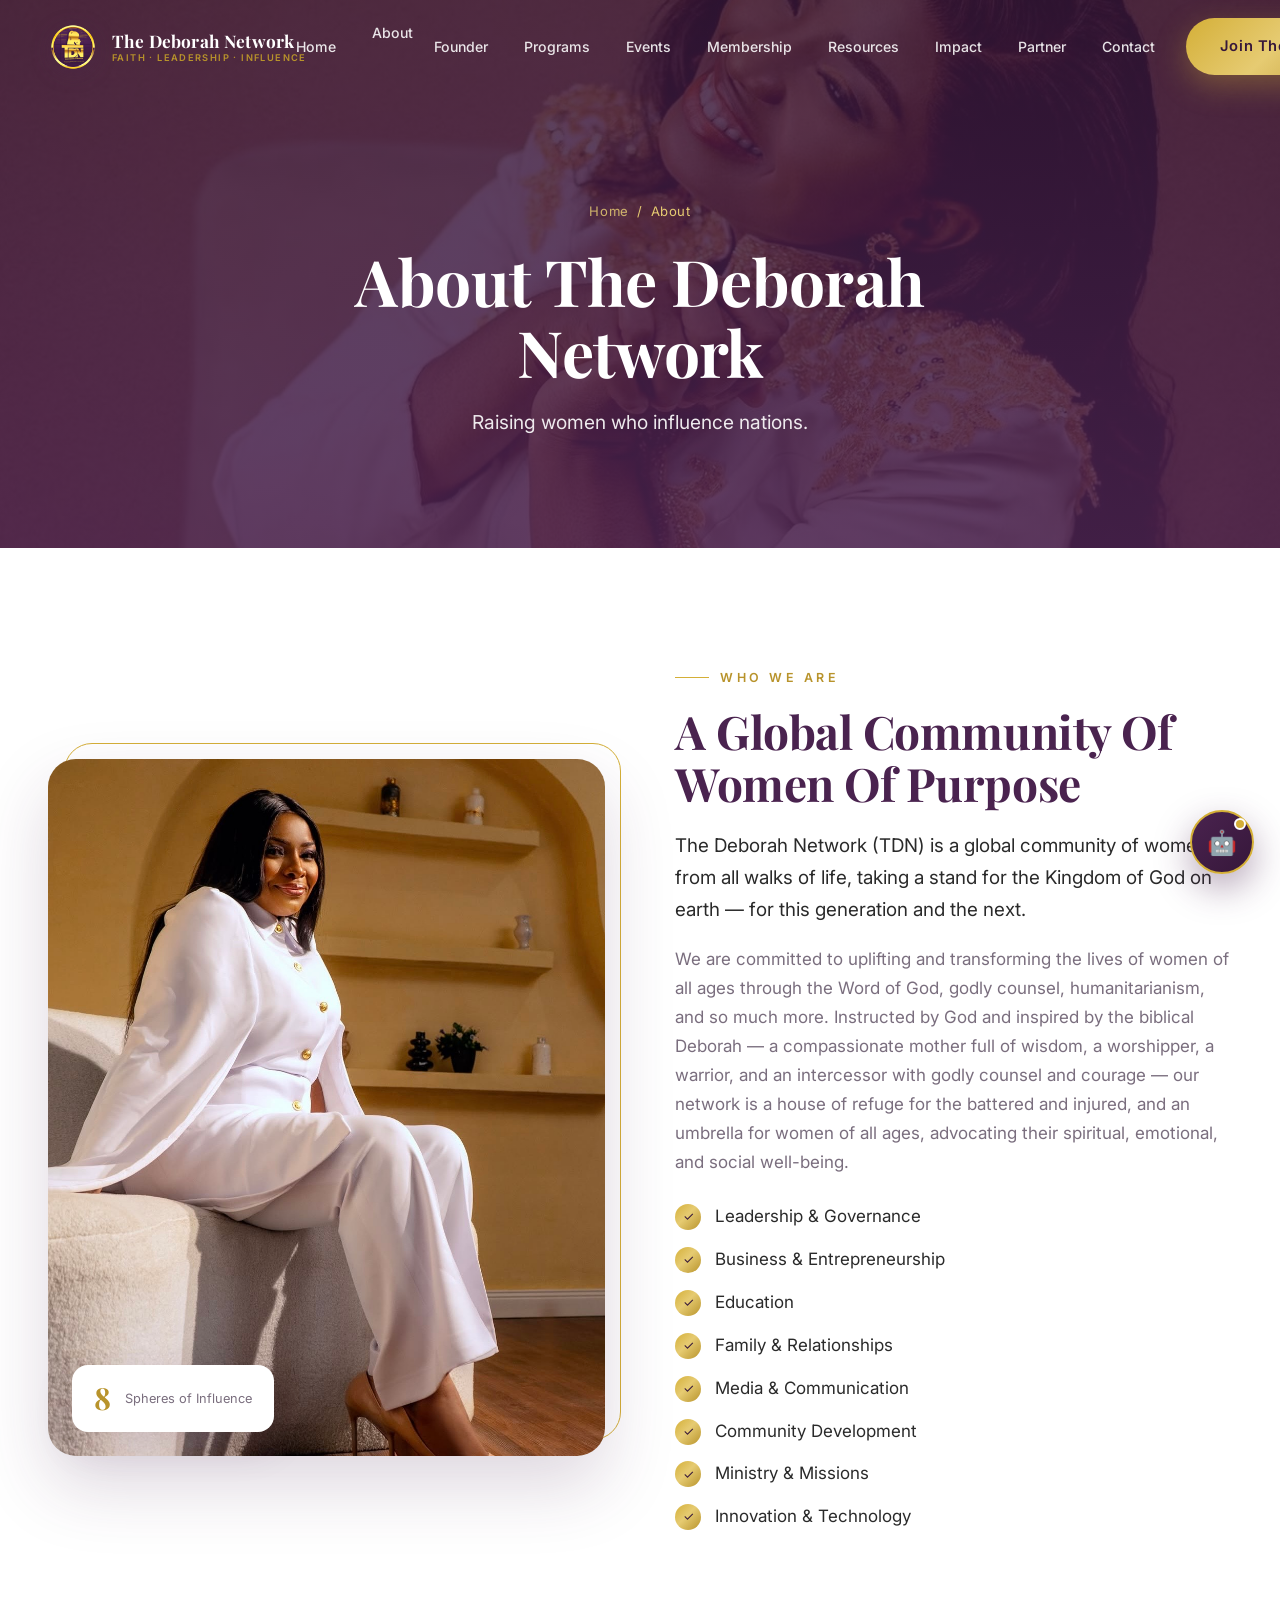
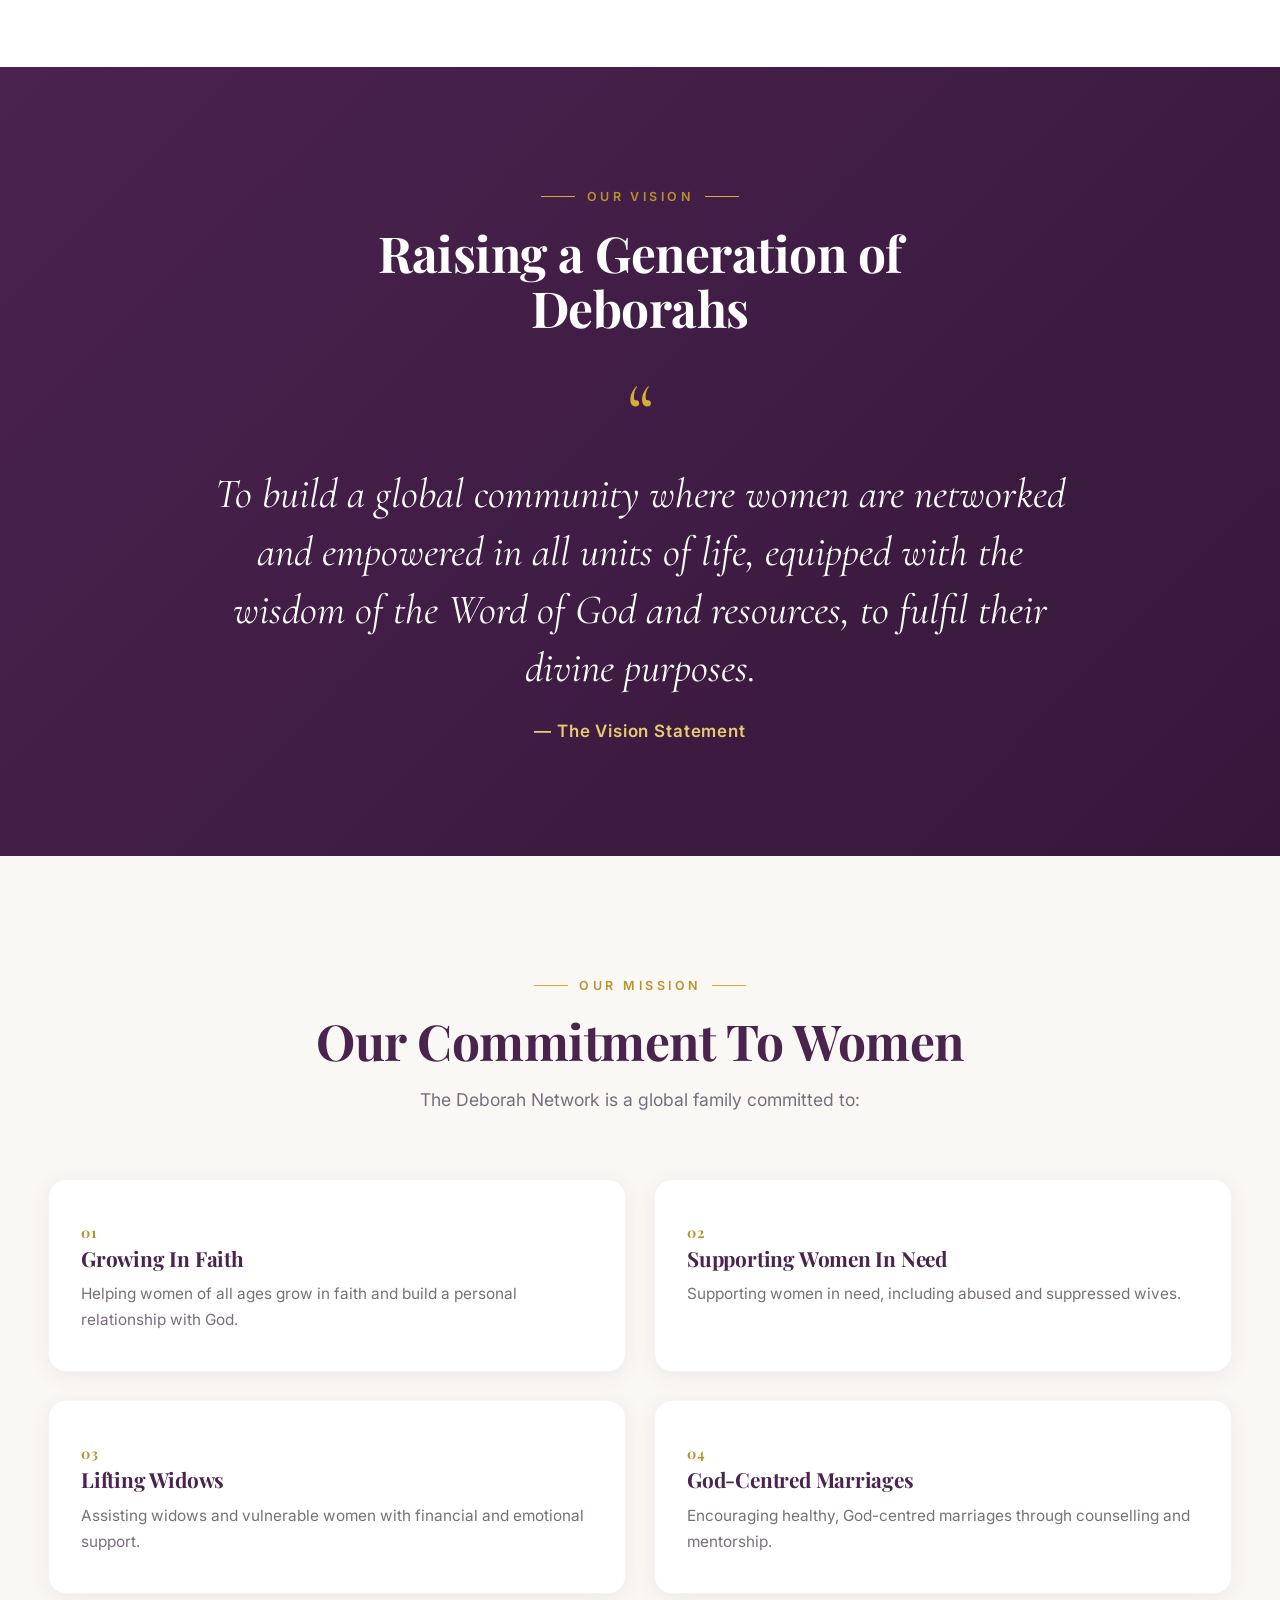
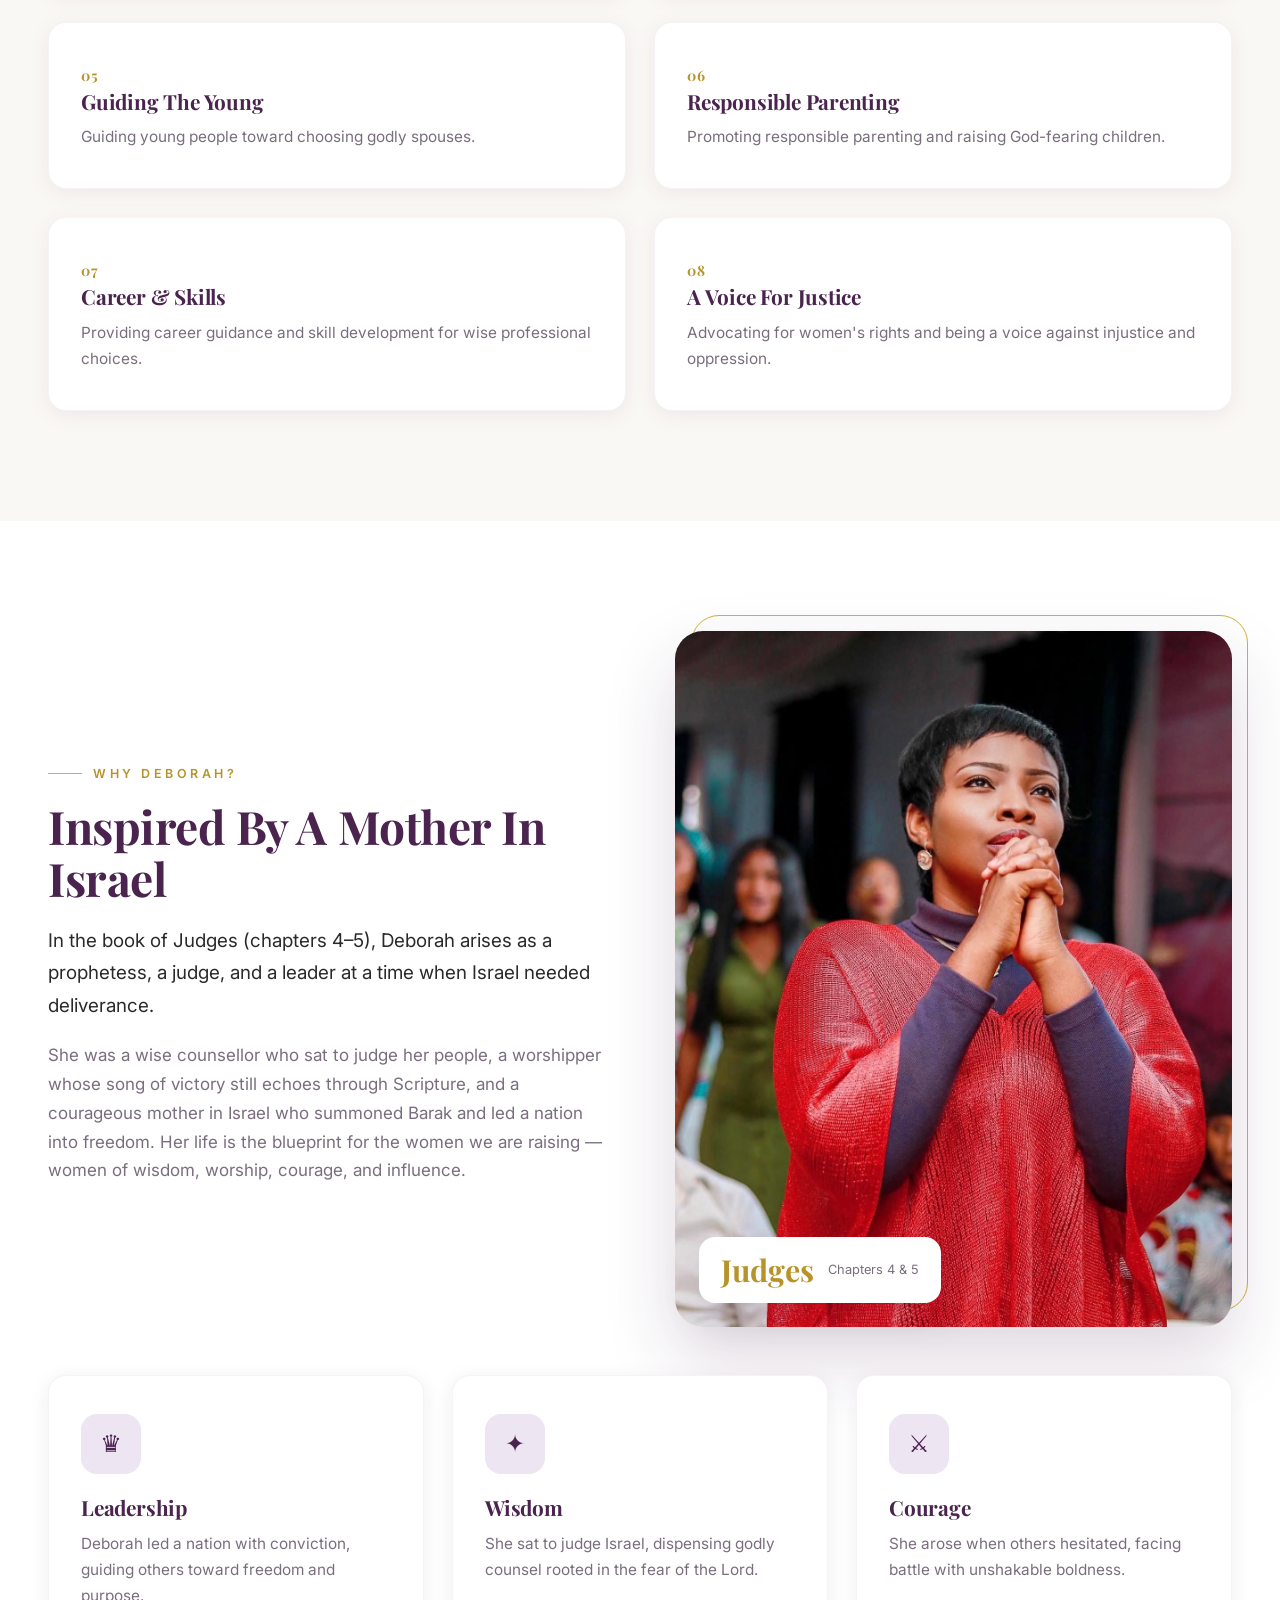
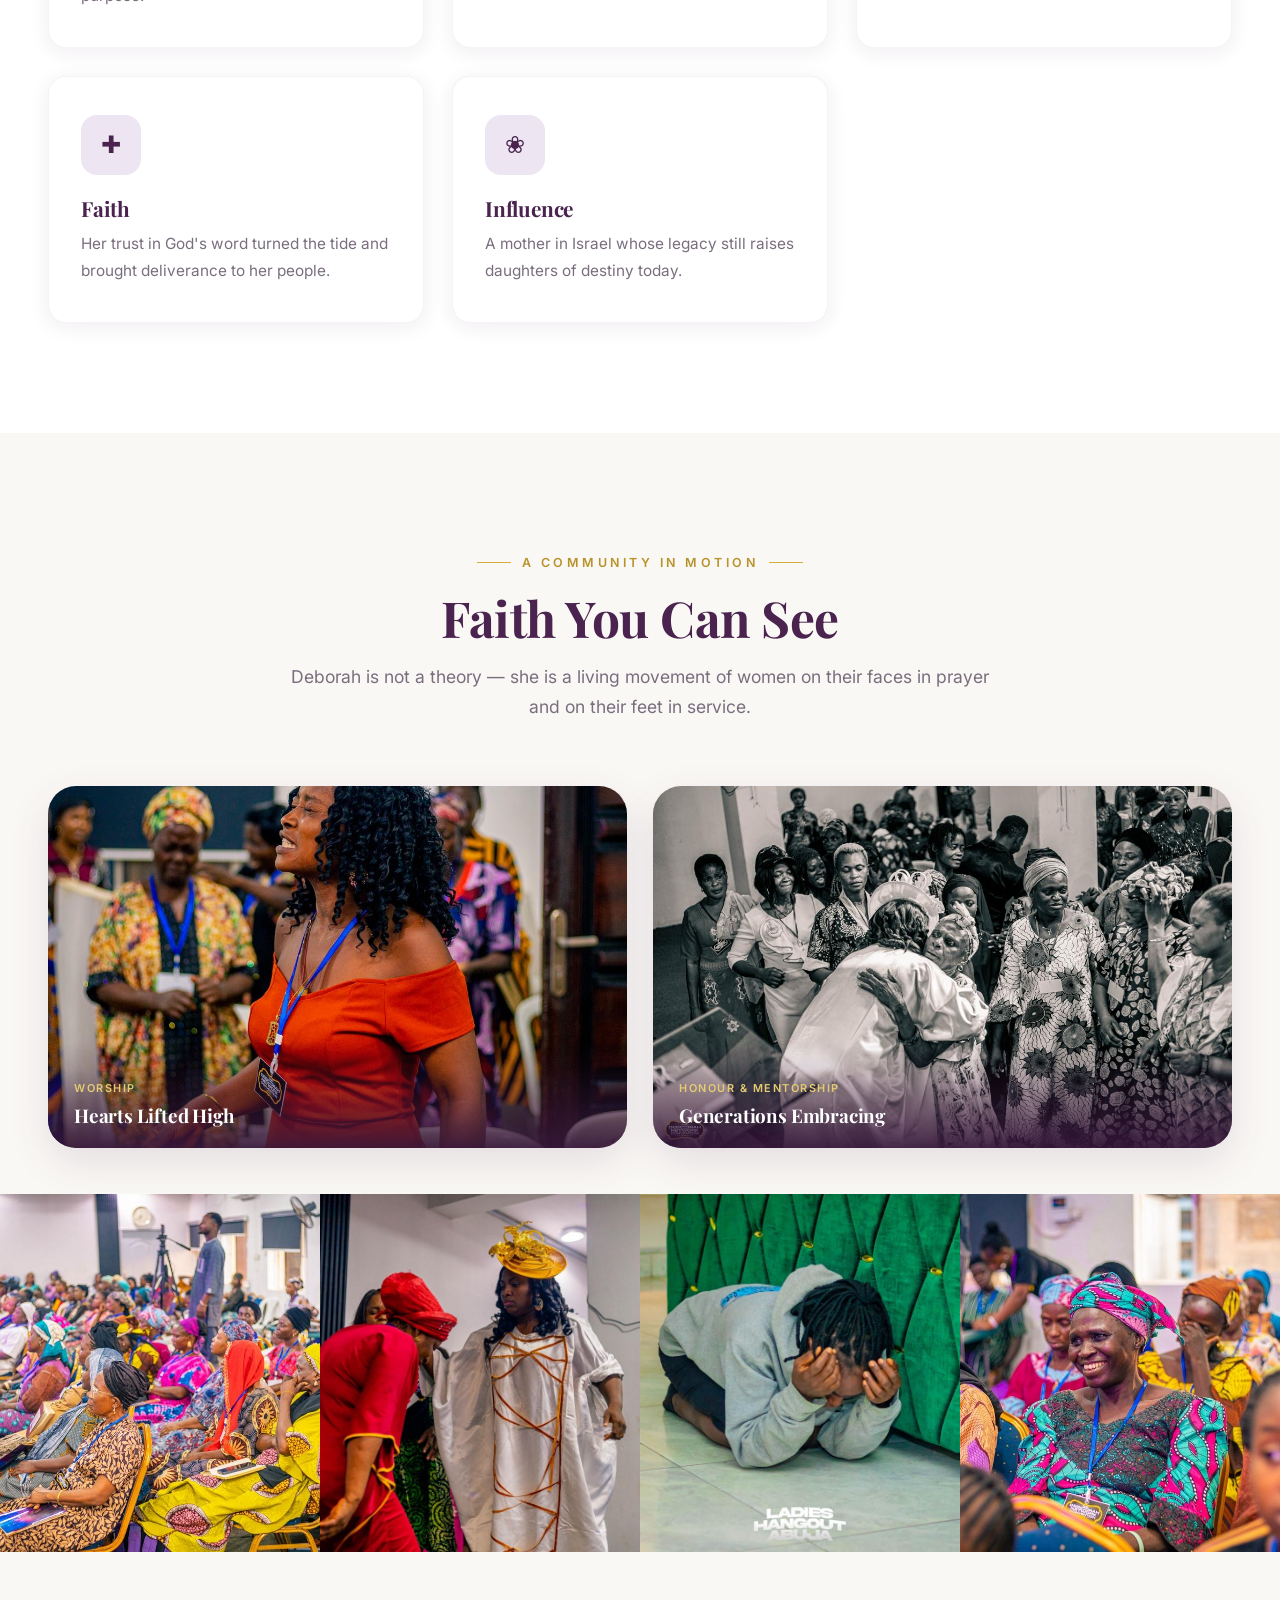
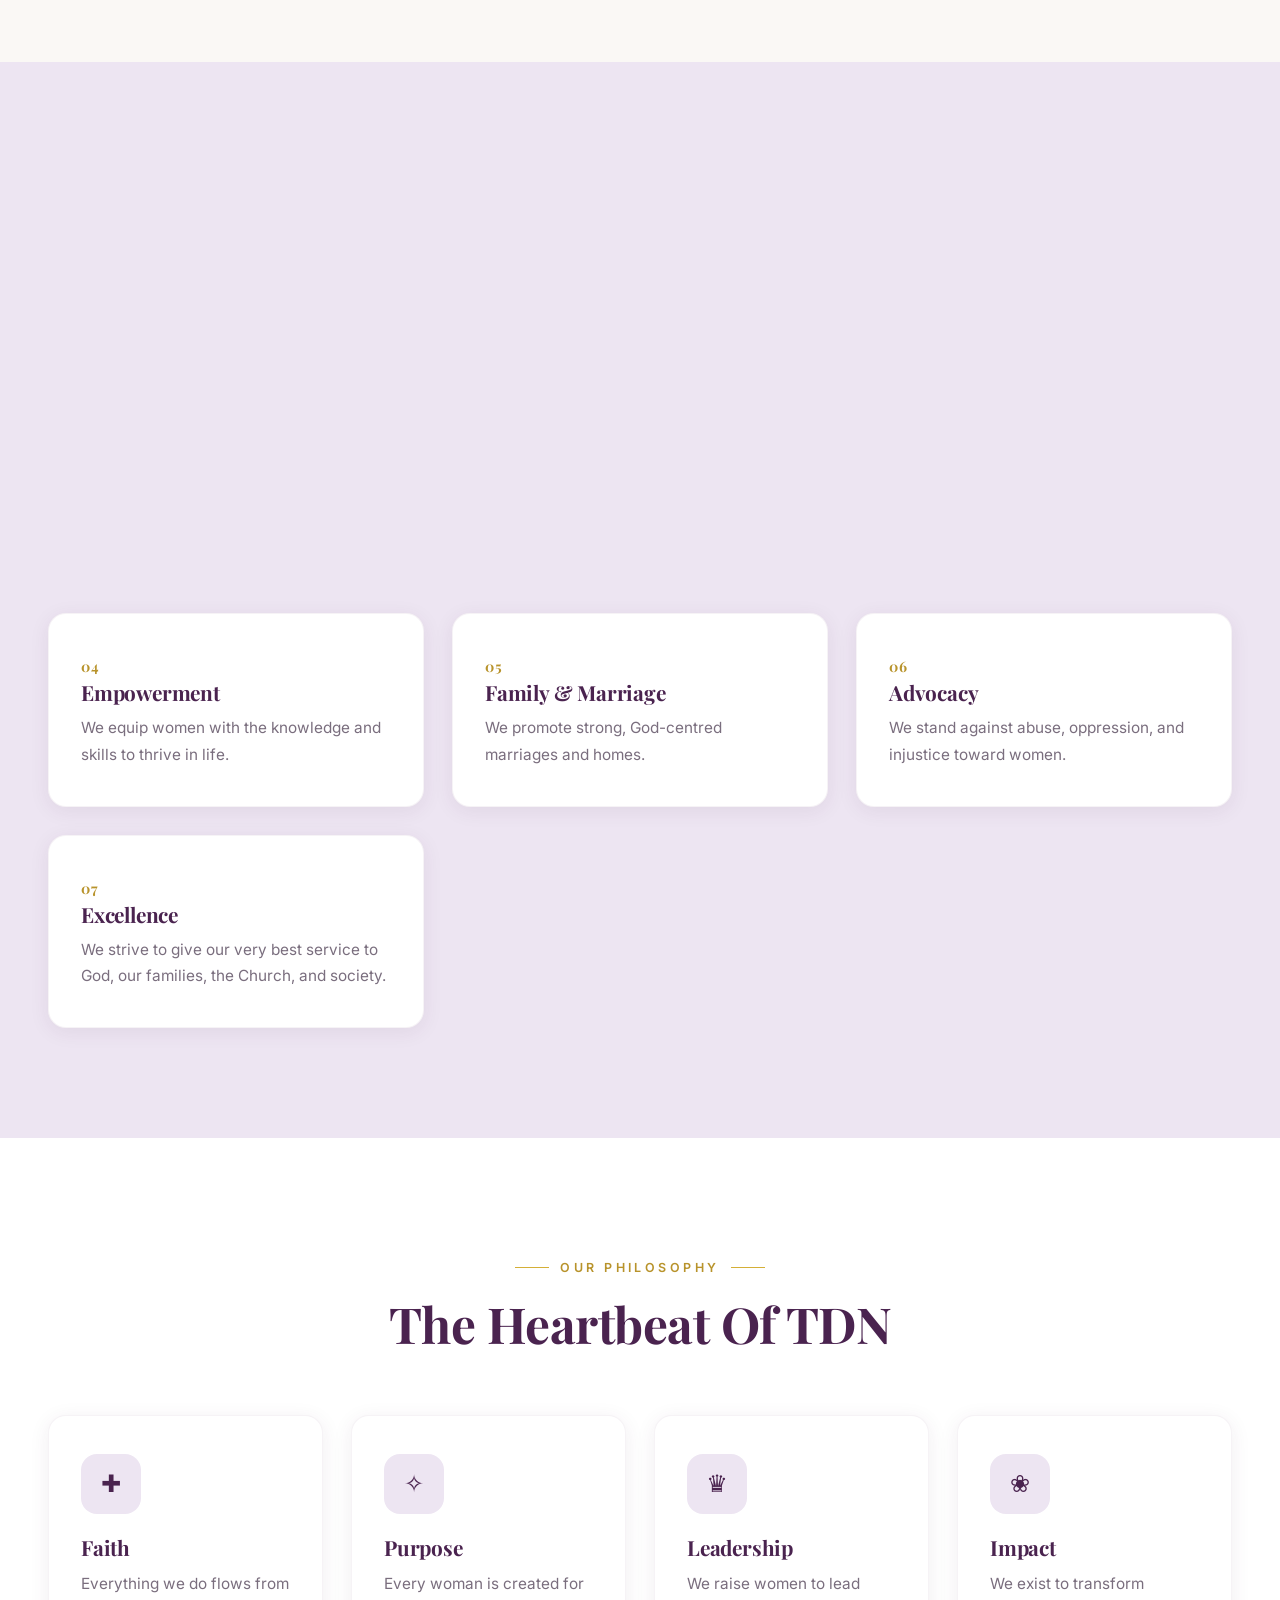
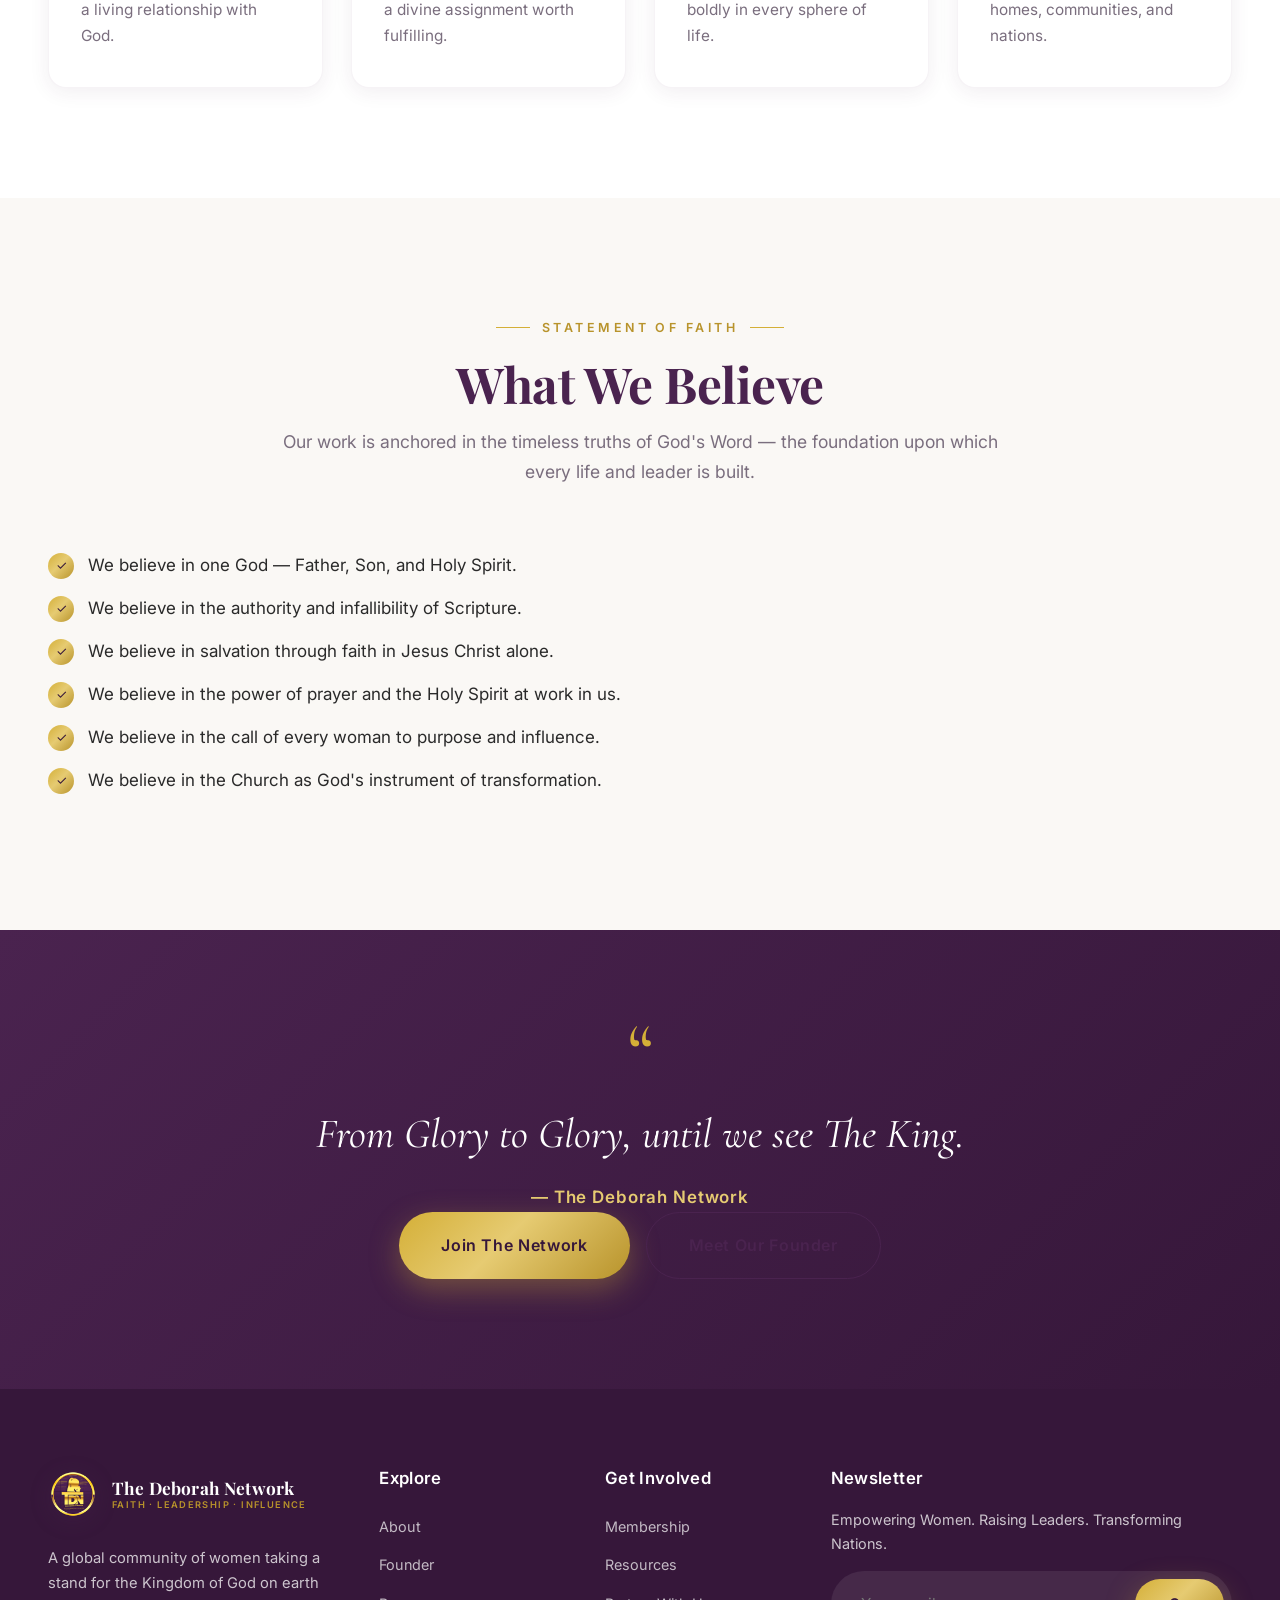
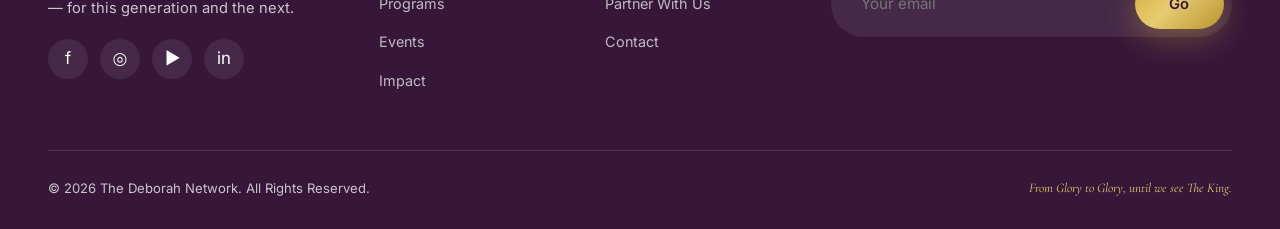
==== commit e598c676: "Add purple & gold TDN logo + new photo sections from extra images - Recolor the TDN medallion logo t" ====
--- a/about.html
+++ b/about.html
@@ -16,7 +16,7 @@
 <header class="header on-dark">
   <div class="container header__inner">
     <a class="brand" href="index.html">
-      <span class="brand__mark">D</span>
+      <img class="brand__mark" src="assets/images/logo-tdn.png" alt="The Deborah Network — TDN logo" width="50" height="50">
       <span class="brand__text">
         <span class="brand__name">The Deborah Network</span>
         <span class="brand__tag">Faith · Leadership · Influence</span>
@@ -147,6 +147,33 @@
   </div>
 </section>
 
+<!-- ============ 4b. A COMMUNITY IN MOTION ============ -->
+<section class="section section--ivory">
+  <div class="container">
+    <div class="section-head center reveal">
+      <span class="eyebrow center">A Community In Motion</span>
+      <h2>Faith You Can See</h2>
+      <p>Deborah is not a theory — she is a living movement of women on their faces in prayer and on their feet in service.</p>
+    </div>
+    <div class="duo reveal">
+      <div class="photobox wide">
+        <img src="assets/images/worship-joy.jpg" alt="A woman in joyful worship at the convention" loading="lazy">
+        <div class="photobox__cap"><span class="k">Worship</span><h4>Hearts Lifted High</h4></div>
+      </div>
+      <div class="photobox wide">
+        <img src="assets/images/embrace-bw.jpg" alt="An elder embracing a younger woman" loading="lazy">
+        <div class="photobox__cap"><span class="k">Honour &amp; Mentorship</span><h4>Generations Embracing</h4></div>
+      </div>
+    </div>
+  </div>
+  <div class="photo-strip reveal" style="margin-top:46px;">
+    <div><img src="assets/images/conv-crowd.jpg" alt="A full hall of women at the convention" loading="lazy"></div>
+    <div><img src="assets/images/ministering.jpg" alt="Laying on of hands in ministry" loading="lazy"></div>
+    <div><img src="assets/images/hangout-kneel.jpg" alt="A woman kneeling in prayer" loading="lazy"></div>
+    <div><img src="assets/images/conv-joy.jpg" alt="A joyful convention attendee" loading="lazy"></div>
+  </div>
+</section>
+
 <!-- ============ 5. CORE VALUES ============ -->
 <section class="section section--lavender" id="values">
   <div class="container">
@@ -223,7 +250,7 @@
   <div class="container">
     <div class="footer__top">
       <div class="footer__about">
-        <a class="brand" href="index.html"><span class="brand__mark">D</span><span class="brand__text"><span class="brand__name">The Deborah Network</span><span class="brand__tag">Faith · Leadership · Influence</span></span></a>
+        <a class="brand" href="index.html"><img class="brand__mark" src="assets/images/logo-tdn.png" alt="The Deborah Network — TDN logo" width="50" height="50"><span class="brand__text"><span class="brand__name">The Deborah Network</span><span class="brand__tag">Faith · Leadership · Influence</span></span></a>
         <p>A global community of women taking a stand for the Kingdom of God on earth — for this generation and the next.</p>
         <div class="footer__social"><a href="#" aria-label="Facebook">f</a><a href="#" aria-label="Instagram">◎</a><a href="#" aria-label="YouTube">▶</a><a href="#" aria-label="LinkedIn">in</a></div>
       </div>
--- a/assets/css/styles.css
+++ b/assets/css/styles.css
@@ -134,6 +134,11 @@
   font-family: var(--font-head); font-weight: 700; font-size: 1.2rem; line-height: 1;
   border: 1.5px solid var(--gold);
   flex-shrink: 0;
+}
+img.brand__mark {
+  width: 50px; height: 50px; border-radius: 50%;
+  background: transparent; border: none; object-fit: contain;
+  filter: drop-shadow(0 4px 10px rgba(74,35,79,0.28));
 }
 .brand__text { display: flex; flex-direction: column; justify-content: center; gap: 3px; }
 .brand__name { font-family: var(--font-head); font-weight: 700; font-size: 1.08rem; line-height: 1.05; color: var(--plum); letter-spacing: 0.01em; white-space: nowrap; }
@@ -409,6 +414,33 @@
 .gallery a.wide { grid-column: span 2; }
 .gallery a.tall { grid-row: span 2; }
 @media (max-width: 760px){ .gallery { grid-template-columns: repeat(2, 1fr); } .gallery a.wide { grid-column: span 1; } }
+
+/* ---------- Duo image boxes (two-up) ---------- */
+.duo { display: grid; grid-template-columns: 1fr 1fr; gap: 26px; }
+.duo--3 { grid-template-columns: repeat(3, 1fr); }
+.photobox { position: relative; border-radius: var(--radius-lg); overflow: hidden; box-shadow: var(--shadow-md); aspect-ratio: 4/3.1; }
+.photobox.portrait { aspect-ratio: 4/5; }
+.photobox.wide { aspect-ratio: 16/10; }
+.photobox img { width: 100%; height: 100%; object-fit: cover; transition: transform 0.7s var(--ease); }
+.photobox:hover img { transform: scale(1.06); }
+.photobox__cap { position: absolute; inset: auto 0 0 0; z-index: 2; padding: 30px 26px 22px; color: #fff;
+  background: linear-gradient(to top, rgba(54,23,58,0.92) 0%, rgba(54,23,58,0.15) 75%, transparent 100%); }
+.photobox__cap .k { font-size: 0.68rem; letter-spacing: 0.14em; text-transform: uppercase; color: var(--gold-soft); font-weight: 600; }
+.photobox__cap h4 { color: #fff; font-size: 1.18rem; margin-top: 4px; }
+.photobox__cap p { color: rgba(255,255,255,0.82); font-size: 0.84rem; margin-top: 3px; }
+.duo--stagger .photobox:nth-child(odd) { transform: translateY(-18px); }
+.duo--stagger .photobox:nth-child(odd):hover img,
+.duo--stagger .photobox:hover img { transform: scale(1.06); }
+@media (max-width: 920px){ .duo--stagger .photobox:nth-child(odd) { transform: none; } }
+
+/* ---------- Photo strip (full-bleed band of images) ---------- */
+.photo-strip { display: grid; grid-template-columns: repeat(4, 1fr); gap: 0; }
+.photo-strip > div { position: relative; aspect-ratio: 1/1.12; overflow: hidden; }
+.photo-strip img { width: 100%; height: 100%; object-fit: cover; transition: transform 0.8s var(--ease); }
+.photo-strip > div:hover img { transform: scale(1.07); }
+.photo-strip > div::after { content: ""; position: absolute; inset: 0; background: linear-gradient(to top, rgba(54,23,58,0.32), transparent 60%); opacity: 0; transition: opacity 0.4s; }
+.photo-strip > div:hover::after { opacity: 1; }
+@media (max-width: 760px){ .photo-strip { grid-template-columns: repeat(2, 1fr); } }
 
 /* ---------- Pills / tabs ---------- */
 .pills { display: flex; flex-wrap: wrap; gap: 10px; justify-content: center; margin-bottom: 44px; }
@@ -514,9 +546,14 @@
 /* ---------- Responsive ---------- */
 @media (max-width: 1080px){
   .stats { grid-template-columns: repeat(2,1fr); gap: 40px 20px; }
-  .cards, .imgcards, .feature-deck, .impact-grid, .prayer-wall { grid-template-columns: repeat(2,1fr); }
+  .cards, .imgcards, .feature-deck, .impact-grid, .prayer-wall, .duo--3 { grid-template-columns: repeat(2,1fr); }
   .cards.col-4, .partner-ways, .award-grid, .map-stats { grid-template-columns: repeat(2,1fr); }
   .footer__top { grid-template-columns: 1fr 1fr; gap: 36px; }
+}
+/* Mobile typography — scale all fonts down ~20% (rem/clamp based) */
+@media (max-width: 768px){
+  html { font-size: 80%; }
+  body { font-size: 1.0625rem; } /* 17px → 13.6px */
 }
 @media (max-width: 920px){
   .nav { position: fixed; inset: 0 0 0 auto; width: min(330px, 84vw); background: #fff; flex-direction: column; align-items: stretch; justify-content: flex-start; padding: 100px 26px 40px; gap: 4px; transform: translateX(100%); transition: transform 0.45s var(--ease); box-shadow: var(--shadow-lg); overflow-y: auto; }
@@ -535,9 +572,8 @@
   .spotlight__quote { position: static; max-width: none; margin-top: 20px; }
 }
 @media (max-width: 680px){
-  body { font-size: 16px; }
   .section { padding: 76px 0; }
-  .cards, .imgcards, .feature-deck, .impact-grid, .prayer-wall, .cards.col-4, .partner-ways, .award-grid, .gallery, .map-stats, .form-grid, .stats { grid-template-columns: 1fr; }
+  .cards, .imgcards, .feature-deck, .impact-grid, .prayer-wall, .cards.col-4, .partner-ways, .award-grid, .gallery, .map-stats, .form-grid, .stats, .duo, .duo--3 { grid-template-columns: 1fr; }
   .gallery { grid-auto-rows: 220px; }
   .gallery a.tall { grid-row: span 1; }
   .form-card, .partner-cta { padding: 32px 22px; }
